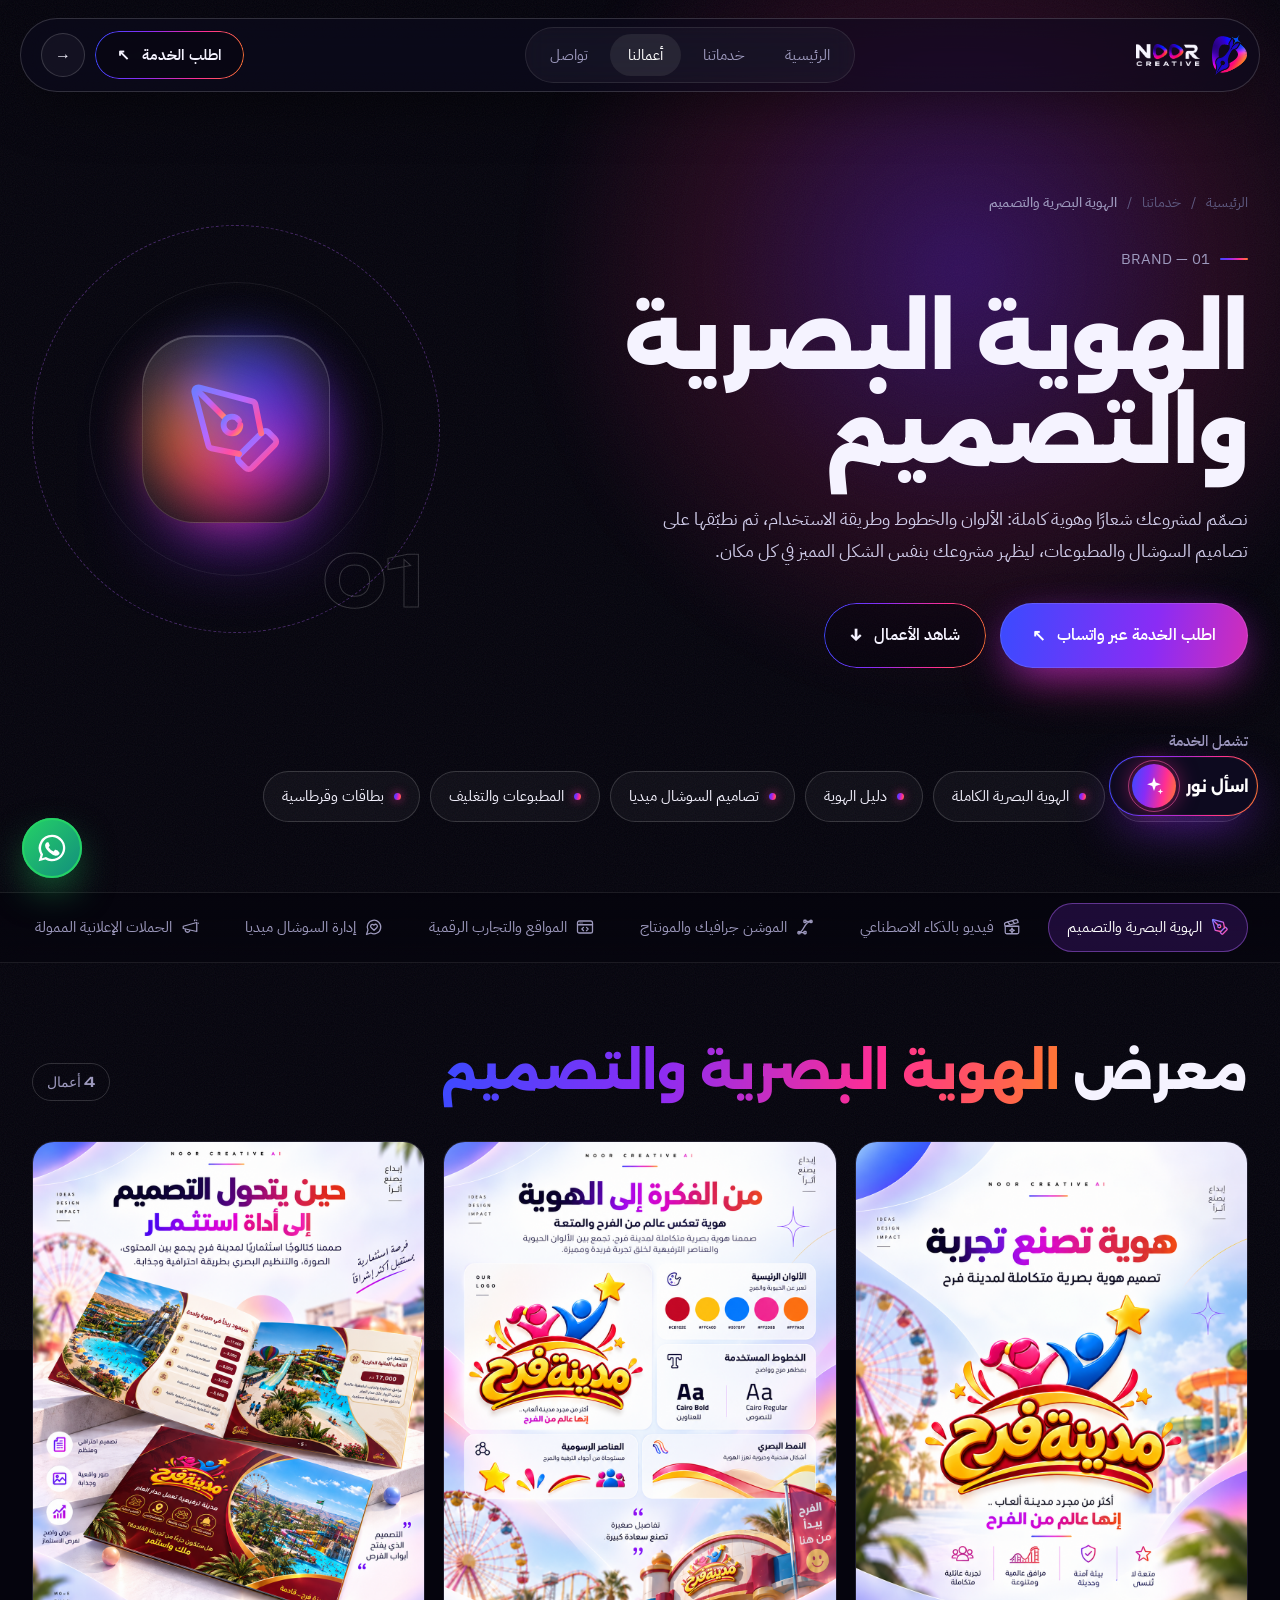
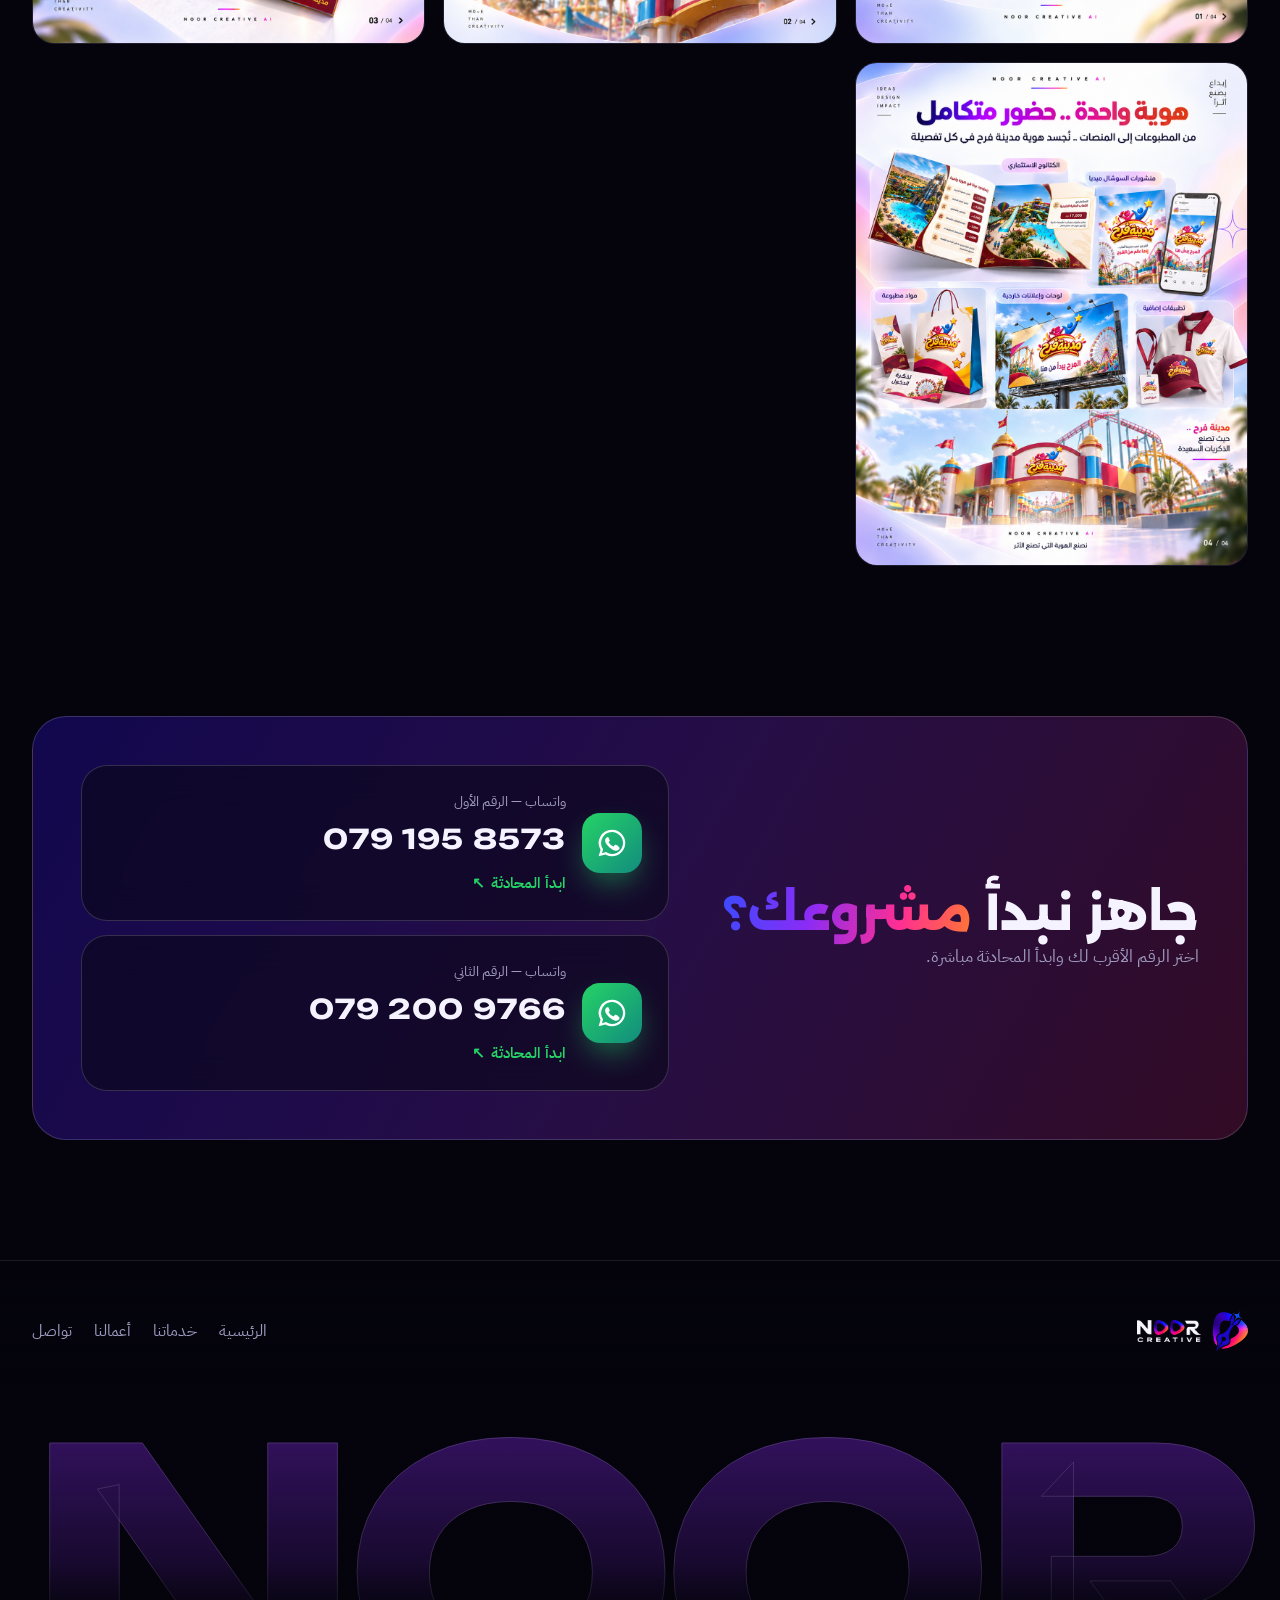
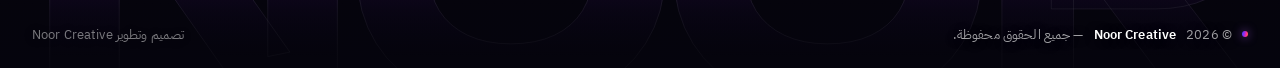
==== service.html @ 7660267d "Noor Creative website Co-Authored-By: Claude Opus 5.5 <noreply@anthropic.com> Claude-Session: https:" ====
<!doctype html>
<html lang="ar" dir="rtl">
<head>
<meta charset="utf-8">
<meta name="viewport" content="width=device-width, initial-scale=1, viewport-fit=cover">
<title>معرض الأعمال — NOOR CREATIVE</title>
<meta name="theme-color" content="#05040d">
<link rel="icon" href="img/mark.png" type="image/png">
<link rel="stylesheet" href="fonts.css">
<link rel="stylesheet" href="style.css?v=14">
<link rel="stylesheet" href="chat.css?v=4">
</head>
<body class="svc-page">
<div class="noise" aria-hidden="true"></div>
<svg width="0" height="0" style="position:absolute" aria-hidden="true"><defs><linearGradient id="ig" x1="0" y1="0" x2="1" y2="1"><stop offset="0" stop-color="#6f7cff"/><stop offset=".45" stop-color="#b468ff"/><stop offset=".75" stop-color="#ff4fa3"/><stop offset="1" stop-color="#ff9a5c"/></linearGradient></defs></svg>

<header class="nav solid" id="nav">
  <a class="brand" href="index.html" aria-label="NOOR CREATIVE — الرئيسية"><img src="img/mark.png" alt=""><img class="brand-word" src="img/word-light.png" alt="NOOR CREATIVE"></a>
  <nav class="nav-links" aria-label="التنقل">
    <a href="index.html">الرئيسية</a>
    <a href="index.html#services">خدماتنا</a>
    <a href="index.html#work" class="act">أعمالنا</a>
    <a href="index.html#contact">تواصل</a>
  </nav>
  <div class="nav-end">
    <a class="btn-line" id="navWa" href="#" target="_blank" rel="noopener"><span>اطلب الخدمة</span><i>↖</i></a>
    <a class="back-btn" href="index.html" aria-label="العودة للرئيسية">→</a>
  </div>
</header>

<main>
  <section class="sp-hero">
    <div class="sp-glow" aria-hidden="true"></div>
    <div class="wrap sp-grid">
      <div class="sp-copy">
        <nav class="crumb" aria-label="المسار"><a href="index.html">الرئيسية</a><span>/</span><a href="index.html#services">خدماتنا</a><span>/</span><b id="crumbNow"></b></nav>
        <div class="kicker"><i></i><span id="spEn"></span></div>
        <h1 class="sp-title" id="spTitle"></h1>
        <p class="sp-long" id="spLong"></p>
        <div class="sp-actions">
          <a class="btn-grad" id="spWa" href="#" target="_blank" rel="noopener"><span>اطلب الخدمة عبر واتساب</span><i>↖</i></a>
          <a class="btn-line" href="#gallery"><span>شاهد الأعمال</span><i>↓</i></a>
        </div>
      </div>
      <div class="sp-art" aria-hidden="true">
        <div class="sp-ring"></div><div class="sp-ring r2"></div>
        <div class="sp-tile"><span class="svc-glow"></span><svg viewBox="0 0 24 24" id="spIcon"></svg></div>
        <span class="sp-num" id="spNum"></span>
      </div>
    </div>
    <div class="wrap">
      <h2 class="sp-inc-h">تشمل الخدمة</h2>
      <ul class="sp-inc" id="spInc"></ul>
    </div>
  </section>

  <div class="sp-tabs-wrap">
    <nav class="wrap sp-tabs" id="spTabs" aria-label="الخدمات"></nav>
  </div>

  <section class="sp-gallery" id="gallery">
    <div class="wrap">
      <div class="sp-gal-head">
        <h2 class="h-lg">معرض <span class="grad" id="galName"></span></h2>
        <span class="sp-count" id="galCount"></span>
      </div>
      <div class="masonry" id="masonry"></div>
      <div class="sp-empty" id="empty" hidden>
        <div class="sp-empty-tiles" aria-hidden="true"><i></i><i></i><i></i></div>
        <h3>الأعمال قيد الإضافة</h3>
        <p>نجهّز معرض هذه الخدمة بأحدث أعمالنا الحقيقية. تواصل معنا ونرسل لك نماذج مباشرة على واتساب.</p>
        <a class="btn-grad" id="emptyWa" href="#" target="_blank" rel="noopener"><span>اطلب نماذج من أعمالنا</span><i>↖</i></a>
      </div>
    </div>
  </section>

  <section class="sp-cta">
    <div class="wrap sp-cta-in">
      <div>
        <h2 class="h-lg">جاهز نبدأ <span class="grad">مشروعك؟</span></h2>
        <p class="lead">اختر الرقم الأقرب لك وابدأ المحادثة مباشرة.</p>
      </div>
      <div class="sp-cta-btns">
        <a class="wa-card" id="wa1" href="#" target="_blank" rel="noopener"><span class="wa-ic"><svg viewBox="0 0 24 24"><path d="M12 2a10 10 0 0 0-8.6 15.1L2 22l5-1.3A10 10 0 1 0 12 2Zm0 18.2a8.2 8.2 0 0 1-4.2-1.2l-.3-.2-3 .8.8-2.9-.2-.3A8.2 8.2 0 1 1 12 20.2Zm4.5-6.1c-.2-.1-1.5-.7-1.7-.8-.2-.1-.4-.1-.6.1l-.8 1c-.1.2-.3.2-.5.1a6.7 6.7 0 0 1-3.3-2.9c-.3-.4.2-.4.7-1.3.1-.2 0-.3 0-.4l-.8-1.8c-.2-.5-.4-.4-.6-.4h-.5a1 1 0 0 0-.7.3 3 3 0 0 0-.9 2.2 5.2 5.2 0 0 0 1.1 2.8 11.9 11.9 0 0 0 4.6 4c1.7.7 2.4.8 3.2.7.5-.1 1.5-.6 1.8-1.2.2-.6.2-1.1.1-1.2l-.4-.2Z"/></svg></span><span class="wa-txt"><small>واتساب — الرقم الأول</small><b dir="ltr">079 195 8573</b></span><span class="wa-go">ابدأ المحادثة <i>↖</i></span></a>
        <a class="wa-card" id="wa2" href="#" target="_blank" rel="noopener"><span class="wa-ic"><svg viewBox="0 0 24 24"><path d="M12 2a10 10 0 0 0-8.6 15.1L2 22l5-1.3A10 10 0 1 0 12 2Zm0 18.2a8.2 8.2 0 0 1-4.2-1.2l-.3-.2-3 .8.8-2.9-.2-.3A8.2 8.2 0 1 1 12 20.2Zm4.5-6.1c-.2-.1-1.5-.7-1.7-.8-.2-.1-.4-.1-.6.1l-.8 1c-.1.2-.3.2-.5.1a6.7 6.7 0 0 1-3.3-2.9c-.3-.4.2-.4.7-1.3.1-.2 0-.3 0-.4l-.8-1.8c-.2-.5-.4-.4-.6-.4h-.5a1 1 0 0 0-.7.3 3 3 0 0 0-.9 2.2 5.2 5.2 0 0 0 1.1 2.8 11.9 11.9 0 0 0 4.6 4c1.7.7 2.4.8 3.2.7.5-.1 1.5-.6 1.8-1.2.2-.6.2-1.1.1-1.2l-.4-.2Z"/></svg></span><span class="wa-txt"><small>واتساب — الرقم الثاني</small><b dir="ltr">079 200 9766</b></span><span class="wa-go">ابدأ المحادثة <i>↖</i></span></a>
      </div>
    </div>
  </section>
</main>

<footer class="foot">
  <div class="wrap foot-top">
    <a class="brand" href="index.html"><img src="img/mark.png" alt=""><img class="brand-word" src="img/word-light.png" alt="NOOR CREATIVE"></a>
    <nav><a href="index.html">الرئيسية</a><a href="index.html#services">خدماتنا</a><a href="index.html#work">أعمالنا</a><a href="index.html#contact">تواصل</a></nav>
  </div>
  <div class="foot-giant" aria-hidden="true">NOOR</div>
  <div class="foot-legal">
    <div class="wrap foot-legal-in">
      <p>© 2026 <b>Noor Creative</b> — جميع الحقوق محفوظة.</p>
      <p class="fl-sub">تصميم وتطوير Noor Creative</p>
    </div>
  </div>
</footer>

<div class="lightbox" id="lb" hidden>
  <button class="lb-x" id="lbX" aria-label="إغلاق">✕</button>
  <button class="lb-nav lb-prev" id="lbPrev" aria-label="السابق">→</button>
  <figure class="lb-fig"><div class="lb-media" id="lbMedia"></div><figcaption id="lbCap"></figcaption></figure>
  <button class="lb-nav lb-next" id="lbNext" aria-label="التالي">←</button>
</div>

<a class="wa-float show" id="waFloat" href="#" target="_blank" rel="noopener" aria-label="تواصل معنا على واتساب"><svg viewBox="0 0 24 24"><path d="M12 2a10 10 0 0 0-8.6 15.1L2 22l5-1.3A10 10 0 1 0 12 2Zm0 18.2a8.2 8.2 0 0 1-4.2-1.2l-.3-.2-3 .8.8-2.9-.2-.3A8.2 8.2 0 1 1 12 20.2Zm4.5-6.1c-.2-.1-1.5-.7-1.7-.8-.2-.1-.4-.1-.6.1l-.8 1c-.1.2-.3.2-.5.1a6.7 6.7 0 0 1-3.3-2.9c-.3-.4.2-.4.7-1.3.1-.2 0-.3 0-.4l-.8-1.8c-.2-.5-.4-.4-.6-.4h-.5a1 1 0 0 0-.7.3 3 3 0 0 0-.9 2.2 5.2 5.2 0 0 0 1.1 2.8 11.9 11.9 0 0 0 4.6 4c1.7.7 2.4.8 3.2.7.5-.1 1.5-.6 1.8-1.2.2-.6.2-1.1.1-1.2l-.4-.2Z"/></svg></a>

<script src="data.js?v=9"></script>
<script src="service.js?v=9"></script>
<script src="chat.js?v=8"></script>
</body>
</html>
---- fonts.css ----
@font-face {
  font-family: 'PlexArabic';
  font-style: normal;
  font-weight: 400;
  font-display: swap;
  src: url(fonts/Qw3CZRtWPQCuHme67tEYUIx3Kh0PHR9N6Ys43PWrfQ.woff2) format('woff2');
  unicode-range: U+0600-06FF, U+0750-077F, U+0870-0891, U+0897-08E1, U+08E3-08FF, U+200C-200E, U+2010-2011, U+204F, U+2E41, U+FB50-FDFF, U+FE70-FE74, U+FE76-FEFC, U+102E0-102FB, U+10E60-10E7E, U+10EC2-10EC7, U+10EC9-10EEE, U+10EF0-10EFF, U+1EE00-1EE03, U+1EE05-1EE1F, U+1EE21-1EE22, U+1EE24, U+1EE27, U+1EE29-1EE32, U+1EE34-1EE37, U+1EE39, U+1EE3B, U+1EE42, U+1EE47, U+1EE49, U+1EE4B, U+1EE4D-1EE4F, U+1EE51-1EE52, U+1EE54, U+1EE57, U+1EE59, U+1EE5B, U+1EE5D, U+1EE5F, U+1EE61-1EE62, U+1EE64, U+1EE67-1EE6A, U+1EE6C-1EE72, U+1EE74-1EE77, U+1EE79-1EE7C, U+1EE7E, U+1EE80-1EE89, U+1EE8B-1EE9B, U+1EEA1-1EEA3, U+1EEA5-1EEA9, U+1EEAB-1EEBB, U+1EEF0-1EEF1;
}
@font-face {
  font-family: 'PlexArabic';
  font-style: normal;
  font-weight: 400;
  font-display: swap;
  src: url(fonts/Qw3CZRtWPQCuHme67tEYUIx3Kh0PHR9N6Ys93PU.woff2) format('woff2');
  unicode-range: U+0000-00FF, U+0131, U+0152-0153, U+02BB-02BC, U+02C6, U+02DA, U+02DC, U+0304, U+0308, U+0329, U+2000-206F, U+20AC, U+2122, U+2191, U+2193, U+2212, U+2215, U+FEFF, U+FFFD;
}
@font-face {
  font-family: 'PlexArabic';
  font-style: normal;
  font-weight: 500;
  font-display: swap;
  src: url(fonts/Qw3NZRtWPQCuHme67tEYUIx3Kh0PHR9N6YPO_-CRXMR5Kw.woff2) format('woff2');
  unicode-range: U+0600-06FF, U+0750-077F, U+0870-0891, U+0897-08E1, U+08E3-08FF, U+200C-200E, U+2010-2011, U+204F, U+2E41, U+FB50-FDFF, U+FE70-FE74, U+FE76-FEFC, U+102E0-102FB, U+10E60-10E7E, U+10EC2-10EC7, U+10EC9-10EEE, U+10EF0-10EFF, U+1EE00-1EE03, U+1EE05-1EE1F, U+1EE21-1EE22, U+1EE24, U+1EE27, U+1EE29-1EE32, U+1EE34-1EE37, U+1EE39, U+1EE3B, U+1EE42, U+1EE47, U+1EE49, U+1EE4B, U+1EE4D-1EE4F, U+1EE51-1EE52, U+1EE54, U+1EE57, U+1EE59, U+1EE5B, U+1EE5D, U+1EE5F, U+1EE61-1EE62, U+1EE64, U+1EE67-1EE6A, U+1EE6C-1EE72, U+1EE74-1EE77, U+1EE79-1EE7C, U+1EE7E, U+1EE80-1EE89, U+1EE8B-1EE9B, U+1EEA1-1EEA3, U+1EEA5-1EEA9, U+1EEAB-1EEBB, U+1EEF0-1EEF1;
}
@font-face {
  font-family: 'PlexArabic';
  font-style: normal;
  font-weight: 500;
  font-display: swap;
  src: url(fonts/Qw3NZRtWPQCuHme67tEYUIx3Kh0PHR9N6YPO_-CUXMQ.woff2) format('woff2');
  unicode-range: U+0000-00FF, U+0131, U+0152-0153, U+02BB-02BC, U+02C6, U+02DA, U+02DC, U+0304, U+0308, U+0329, U+2000-206F, U+20AC, U+2122, U+2191, U+2193, U+2212, U+2215, U+FEFF, U+FFFD;
}
@font-face {
  font-family: 'PlexArabic';
  font-style: normal;
  font-weight: 600;
  font-display: swap;
  src: url(fonts/Qw3NZRtWPQCuHme67tEYUIx3Kh0PHR9N6YPi-OCRXMR5Kw.woff2) format('woff2');
  unicode-range: U+0600-06FF, U+0750-077F, U+0870-0891, U+0897-08E1, U+08E3-08FF, U+200C-200E, U+2010-2011, U+204F, U+2E41, U+FB50-FDFF, U+FE70-FE74, U+FE76-FEFC, U+102E0-102FB, U+10E60-10E7E, U+10EC2-10EC7, U+10EC9-10EEE, U+10EF0-10EFF, U+1EE00-1EE03, U+1EE05-1EE1F, U+1EE21-1EE22, U+1EE24, U+1EE27, U+1EE29-1EE32, U+1EE34-1EE37, U+1EE39, U+1EE3B, U+1EE42, U+1EE47, U+1EE49, U+1EE4B, U+1EE4D-1EE4F, U+1EE51-1EE52, U+1EE54, U+1EE57, U+1EE59, U+1EE5B, U+1EE5D, U+1EE5F, U+1EE61-1EE62, U+1EE64, U+1EE67-1EE6A, U+1EE6C-1EE72, U+1EE74-1EE77, U+1EE79-1EE7C, U+1EE7E, U+1EE80-1EE89, U+1EE8B-1EE9B, U+1EEA1-1EEA3, U+1EEA5-1EEA9, U+1EEAB-1EEBB, U+1EEF0-1EEF1;
}
@font-face {
  font-family: 'PlexArabic';
  font-style: normal;
  font-weight: 600;
  font-display: swap;
  src: url(fonts/Qw3NZRtWPQCuHme67tEYUIx3Kh0PHR9N6YPi-OCUXMQ.woff2) format('woff2');
  unicode-range: U+0000-00FF, U+0131, U+0152-0153, U+02BB-02BC, U+02C6, U+02DA, U+02DC, U+0304, U+0308, U+0329, U+2000-206F, U+20AC, U+2122, U+2191, U+2193, U+2212, U+2215, U+FEFF, U+FFFD;
}
@font-face {
  font-family: 'PlexArabic';
  font-style: normal;
  font-weight: 700;
  font-display: swap;
  src: url(fonts/Qw3NZRtWPQCuHme67tEYUIx3Kh0PHR9N6YOG-eCRXMR5Kw.woff2) format('woff2');
  unicode-range: U+0600-06FF, U+0750-077F, U+0870-0891, U+0897-08E1, U+08E3-08FF, U+200C-200E, U+2010-2011, U+204F, U+2E41, U+FB50-FDFF, U+FE70-FE74, U+FE76-FEFC, U+102E0-102FB, U+10E60-10E7E, U+10EC2-10EC7, U+10EC9-10EEE, U+10EF0-10EFF, U+1EE00-1EE03, U+1EE05-1EE1F, U+1EE21-1EE22, U+1EE24, U+1EE27, U+1EE29-1EE32, U+1EE34-1EE37, U+1EE39, U+1EE3B, U+1EE42, U+1EE47, U+1EE49, U+1EE4B, U+1EE4D-1EE4F, U+1EE51-1EE52, U+1EE54, U+1EE57, U+1EE59, U+1EE5B, U+1EE5D, U+1EE5F, U+1EE61-1EE62, U+1EE64, U+1EE67-1EE6A, U+1EE6C-1EE72, U+1EE74-1EE77, U+1EE79-1EE7C, U+1EE7E, U+1EE80-1EE89, U+1EE8B-1EE9B, U+1EEA1-1EEA3, U+1EEA5-1EEA9, U+1EEAB-1EEBB, U+1EEF0-1EEF1;
}
@font-face {
  font-family: 'PlexArabic';
  font-style: normal;
  font-weight: 700;
  font-display: swap;
  src: url(fonts/Qw3NZRtWPQCuHme67tEYUIx3Kh0PHR9N6YOG-eCUXMQ.woff2) format('woff2');
  unicode-range: U+0000-00FF, U+0131, U+0152-0153, U+02BB-02BC, U+02C6, U+02DA, U+02DC, U+0304, U+0308, U+0329, U+2000-206F, U+20AC, U+2122, U+2191, U+2193, U+2212, U+2215, U+FEFF, U+FFFD;
}
@font-face {
  font-family: 'Space';
  font-style: normal;
  font-weight: 400;
  font-display: swap;
  src: url(fonts/V8mDoQDjQSkFtoMM3T6r8E7mPbF4Cw.woff2) format('woff2');
  unicode-range: U+0000-00FF, U+0131, U+0152-0153, U+02BB-02BC, U+02C6, U+02DA, U+02DC, U+0304, U+0308, U+0329, U+2000-206F, U+20AC, U+2122, U+2191, U+2193, U+2212, U+2215, U+FEFF, U+FFFD;
}
@font-face {
  font-family: 'Space';
  font-style: normal;
  font-weight: 500;
  font-display: swap;
  src: url(fonts/V8mDoQDjQSkFtoMM3T6r8E7mPbF4Cw.woff2) format('woff2');
  unicode-range: U+0000-00FF, U+0131, U+0152-0153, U+02BB-02BC, U+02C6, U+02DA, U+02DC, U+0304, U+0308, U+0329, U+2000-206F, U+20AC, U+2122, U+2191, U+2193, U+2212, U+2215, U+FEFF, U+FFFD;
}
@font-face {
  font-family: 'Space';
  font-style: normal;
  font-weight: 600;
  font-display: swap;
  src: url(fonts/V8mDoQDjQSkFtoMM3T6r8E7mPbF4Cw.woff2) format('woff2');
  unicode-range: U+0000-00FF, U+0131, U+0152-0153, U+02BB-02BC, U+02C6, U+02DA, U+02DC, U+0304, U+0308, U+0329, U+2000-206F, U+20AC, U+2122, U+2191, U+2193, U+2212, U+2215, U+FEFF, U+FFFD;
}
@font-face {
  font-family: 'Space';
  font-style: normal;
  font-weight: 700;
  font-display: swap;
  src: url(fonts/V8mDoQDjQSkFtoMM3T6r8E7mPbF4Cw.woff2) format('woff2');
  unicode-range: U+0000-00FF, U+0131, U+0152-0153, U+02BB-02BC, U+02C6, U+02DA, U+02DC, U+0304, U+0308, U+0329, U+2000-206F, U+20AC, U+2122, U+2191, U+2193, U+2212, U+2215, U+FEFF, U+FFFD;
}@font-face{font-family:'Alex';font-weight:500;font-display:swap;src:url(fonts/alexandria-arabic-500-normal.woff2) format('woff2');unicode-range:U+0600-06FF,U+0750-077F,U+0870-08FF,U+200C-200E,U+2010-2011,U+204F,U+2E41,U+FB50-FDFF,U+FE70-FEFC}
@font-face{font-family:'Alex';font-weight:700;font-display:swap;src:url(fonts/alexandria-arabic-700-normal.woff2) format('woff2');unicode-range:U+0600-06FF,U+0750-077F,U+0870-08FF,U+200C-200E,U+2010-2011,U+204F,U+2E41,U+FB50-FDFF,U+FE70-FEFC}
@font-face{font-family:'Alex';font-weight:800;font-display:swap;src:url(fonts/alexandria-arabic-800-normal.woff2) format('woff2');unicode-range:U+0600-06FF,U+0750-077F,U+0870-08FF,U+200C-200E,U+2010-2011,U+204F,U+2E41,U+FB50-FDFF,U+FE70-FEFC}
@font-face{font-family:'Alex';font-weight:900;font-display:swap;src:url(fonts/alexandria-arabic-900-normal.woff2) format('woff2');unicode-range:U+0600-06FF,U+0750-077F,U+0870-08FF,U+200C-200E,U+2010-2011,U+204F,U+2E41,U+FB50-FDFF,U+FE70-FEFC}
@font-face{font-family:'Alex';font-weight:700;font-display:swap;src:url(fonts/alexandria-latin-700-normal.woff2) format('woff2');unicode-range:U+0000-00FF,U+2000-206F}
@font-face{font-family:'Alex';font-weight:800;font-display:swap;src:url(fonts/alexandria-latin-800-normal.woff2) format('woff2');unicode-range:U+0000-00FF,U+2000-206F}
@font-face{font-family:'Alex';font-weight:900;font-display:swap;src:url(fonts/alexandria-latin-900-normal.woff2) format('woff2');unicode-range:U+0000-00FF,U+2000-206F}
@font-face{font-family:'Unb';font-weight:500;font-display:swap;src:url(fonts/unbounded-latin-500-normal.woff2) format('woff2')}
@font-face{font-family:'Unb';font-weight:700;font-display:swap;src:url(fonts/unbounded-latin-700-normal.woff2) format('woff2')}
---- style.css ----
:root{
  --bg:#05040d; --bg2:#0a0818; --card:rgba(255,255,255,.035); --line:rgba(255,255,255,.09); --line2:rgba(255,255,255,.16);
  --tx:#f5f3ff; --mute:#9d99bd; --dim:#5e5a80;
  --blue:#3047ff; --indigo:#2a1bd6; --violet:#8a2cf5; --pink:#ff2e93; --orange:#ff7a2f;
  --grad:linear-gradient(100deg,#3a4bff 0%,#8a2cf5 35%,#ff2e93 70%,#ff7a2f 100%);
  --ease:cubic-bezier(.16,1,.3,1);
  --ar:'PlexArabic','Segoe UI',Tahoma,sans-serif; --disp:'Alex','PlexArabic',sans-serif; --en:'Unb','Space',sans-serif;
}
*{box-sizing:border-box;margin:0;padding:0}
html{-webkit-text-size-adjust:100%}
html.lenis,html.lenis body{height:auto}
.lenis.lenis-smooth{scroll-behavior:auto!important}
body{background:var(--bg);color:var(--tx);font-family:var(--ar);line-height:1.8;overflow-x:clip;-webkit-font-smoothing:antialiased}
body.is-loading{overflow:hidden}
img{display:block;max-width:100%}
a{color:inherit;text-decoration:none}
button,input,select,textarea{font:inherit;color:inherit}
::selection{background:var(--pink);color:#fff}
.wrap{width:min(1360px,100% - 64px);margin-inline:auto}
.grad{background:var(--grad);-webkit-background-clip:text;background-clip:text;color:transparent;-webkit-text-fill-color:transparent}
main,section,footer{position:relative;z-index:2}

/* ---------- background layers ---------- */
#scene{position:fixed;inset:0;width:100vw;height:100vh;z-index:0;pointer-events:none}
.scene-fallback{position:fixed;inset:0;z-index:0;pointer-events:none;display:none;
  background:radial-gradient(30vmax 30vmax at 50% 45%,rgba(138,44,245,.55),transparent 70%),radial-gradient(22vmax 22vmax at 56% 55%,rgba(255,46,147,.4),transparent 70%)}
.no-gl .scene-fallback{display:block}
.noise{position:fixed;inset:-50%;z-index:1;pointer-events:none;opacity:.06;
  background-image:url("data:image/svg+xml,%3Csvg xmlns='http://www.w3.org/2000/svg' width='160' height='160'%3E%3Cfilter id='n'%3E%3CfeTurbulence type='fractalNoise' baseFrequency='.9' numOctaves='3' stitchTiles='stitch'/%3E%3C/filter%3E%3Crect width='100%25' height='100%25' filter='url(%23n)'/%3E%3C/svg%3E");
  animation:grain 1s steps(4) infinite}
@keyframes grain{25%{transform:translate(-3%,2%)}50%{transform:translate(2%,-3%)}75%{transform:translate(-2%,-2%)}}

/* ---------- loader ---------- */
.loader{position:fixed;inset:0;z-index:200;display:grid;place-items:center;background:var(--bg)}
.loader-in{display:grid;justify-items:center;gap:22px}
.loader-mark{width:96px;filter:drop-shadow(0 0 40px rgba(138,44,245,.7));animation:lpulse 1.6s ease-in-out infinite}
@keyframes lpulse{50%{transform:scale(1.08);filter:drop-shadow(0 0 70px rgba(255,46,147,.8))}}
.loader-count{font-family:var(--en);font-weight:700;font-size:clamp(3rem,8vw,6rem);line-height:1;direction:ltr}
.loader-count sup{font-size:.35em;color:var(--mute);margin-left:4px}
.loader-bar{width:min(320px,70vw);height:2px;background:var(--line);border-radius:2px;overflow:hidden}
.loader-bar i{display:block;height:100%;width:0;background:var(--grad)}
.loader-tag{font-family:var(--en);font-size:.68rem;letter-spacing:.4em;color:var(--mute);direction:ltr}
.loader-panel{position:absolute;inset:0;background:var(--grad);transform:translateY(100%);z-index:-1}

/* ---------- cursor ---------- */
.cursor{position:fixed;inset:0;z-index:150;pointer-events:none;display:none}
.has-cursor .cursor{display:block}
.c-dot,.c-ring{position:fixed;top:0;left:0;border-radius:50%;will-change:transform}
.c-dot{width:6px;height:6px;margin:-3px 0 0 -3px;background:#fff}
.c-ring{width:40px;height:40px;margin:-20px 0 0 -20px;border:1px solid rgba(255,255,255,.4);display:grid;place-items:center;transition:width .4s var(--ease),height .4s var(--ease),margin .4s var(--ease),background .4s,border-color .4s}
.c-label{font-size:.82rem;font-weight:600;opacity:0;transition:opacity .3s;white-space:nowrap}
.cursor.hover .c-ring{width:64px;height:64px;margin:-32px 0 0 -32px;border-color:transparent;background:rgba(255,255,255,.1);backdrop-filter:blur(4px)}
.cursor.label .c-ring{width:96px;height:96px;margin:-48px 0 0 -48px;border-color:transparent;background:var(--grad)}
.cursor.label .c-label{opacity:1}
.cursor.label .c-dot{opacity:0}

/* ---------- nav ---------- */
.nav{position:fixed;z-index:120;top:0;inset-inline:0;display:flex;align-items:center;justify-content:space-between;gap:24px;padding:22px 32px;transition:padding .5s var(--ease),background .5s,backdrop-filter .5s}
.nav.solid{padding-block:12px;background:rgba(5,4,13,.6);backdrop-filter:blur(18px) saturate(1.4);-webkit-backdrop-filter:blur(18px) saturate(1.4);border-bottom:1px solid var(--line)}
.nav.hide{transform:translateY(-110%)}
.nav{transition:transform .6s var(--ease),padding .5s var(--ease),background .5s}
.brand{display:flex;align-items:center;gap:12px}
.brand img:first-child{height:40px;width:auto}
.brand-word{height:22px;width:auto}
.nav-links{display:flex;gap:4px;padding:6px;border-radius:999px;background:rgba(255,255,255,.04);border:1px solid var(--line);backdrop-filter:blur(12px)}
.nav-links a{padding:8px 18px;border-radius:999px;font-size:.92rem;color:var(--mute);transition:.3s}
.nav-links a:hover,.nav-links a.act{color:#fff;background:rgba(255,255,255,.08)}
.nav-end{display:flex;gap:10px;align-items:center}
.menu-btn{width:48px;height:48px;border-radius:50%;border:1px solid var(--line2);background:rgba(255,255,255,.04);cursor:pointer;display:none;position:relative}
.menu-btn span{position:absolute;inset-inline:15px;height:1.5px;background:#fff;transition:.5s var(--ease)}
.menu-btn span:first-child{top:20px}.menu-btn span:last-child{top:27px}
.menu-open .menu-btn span:first-child{top:23px;transform:rotate(45deg)}.menu-open .menu-btn span:last-child{top:23px;transform:rotate(-45deg)}

/* buttons */
.btn-line,.btn-grad{--mx:0px;--my:0px;position:relative;display:inline-flex;align-items:center;gap:12px;border-radius:999px;font-weight:600;cursor:pointer;border:0;isolation:isolate;transform:translate(var(--mx),var(--my));transition:transform .4s var(--ease)}
.btn-line{padding:11px 22px;font-size:.92rem;background:rgba(5,4,13,.4)}
.btn-line::before{content:"";position:absolute;inset:0;border-radius:inherit;padding:1px;background:var(--grad);-webkit-mask:linear-gradient(#000 0 0) content-box,linear-gradient(#000 0 0);-webkit-mask-composite:xor;mask-composite:exclude;z-index:-1}
.btn-line::after{content:"";position:absolute;inset:0;border-radius:inherit;background:var(--grad);opacity:0;transition:opacity .4s;z-index:-2}
.btn-line:hover::after{opacity:1}
.btn-line i,.btn-grad i{font-style:normal;font-family:var(--en);transition:transform .4s var(--ease)}
.btn-line:hover i,.btn-grad:hover i{transform:translate(-3px,-3px)}
.btn-grad{padding:18px 32px;color:#fff;background:var(--grad);background-size:180% 100%;box-shadow:0 0 0 1px rgba(255,255,255,.12) inset,0 20px 50px -14px rgba(255,46,147,.6),0 10px 40px -10px rgba(138,44,245,.7);transition:transform .4s var(--ease),background-position .6s,box-shadow .5s}
.btn-grad:hover{background-position:100% 0;box-shadow:0 0 0 1px rgba(255,255,255,.25) inset,0 26px 70px -12px rgba(255,46,147,.8),0 10px 50px -6px rgba(138,44,245,.9)}
.btn-grad.big{padding:20px 40px;font-size:1.08rem;justify-content:center}

/* menu */
.menu{position:fixed;inset:0;z-index:110;background:rgba(5,4,13,.94);backdrop-filter:blur(20px);display:flex;flex-direction:column;justify-content:center;padding:100px 32px 40px;clip-path:circle(0% at 40px 40px);transition:clip-path .9s var(--ease);visibility:hidden}
.menu-open .menu{clip-path:circle(150% at 40px 40px);visibility:visible}
.menu-glow{position:absolute;width:60vmax;height:60vmax;inset-inline-end:-20vmax;bottom:-20vmax;border-radius:50%;background:radial-gradient(circle,rgba(138,44,245,.45),rgba(255,46,147,.2) 40%,transparent 70%);filter:blur(30px)}
.menu-links{position:relative;display:grid;gap:4px}
.menu-links a{font-family:var(--disp);font-weight:800;font-size:clamp(2.4rem,9vw,4.6rem);line-height:1.25;display:flex;align-items:baseline;gap:18px;opacity:0;transform:translateY(30px);transition:.6s var(--ease)}
.menu-links a small{font-family:var(--en);font-size:.8rem;color:var(--mute);font-weight:500}
.menu-links a:hover{color:var(--pink)}
.menu-open .menu-links a{opacity:1;transform:none}
.menu-open .menu-links a:nth-child(2){transition-delay:.05s}.menu-open .menu-links a:nth-child(3){transition-delay:.1s}.menu-open .menu-links a:nth-child(4){transition-delay:.15s}.menu-open .menu-links a:nth-child(5){transition-delay:.2s}.menu-open .menu-links a:nth-child(6){transition-delay:.25s}
.menu-foot{position:relative;margin-top:40px;color:var(--mute);font-size:.9rem}

/* ---------- shared type ---------- */
.kicker{display:inline-flex;align-items:center;gap:10px;font-size:.92rem;color:var(--mute);margin-bottom:20px}
.kicker i{width:28px;height:2px;border-radius:2px;background:var(--grad)}
.kicker.center{justify-content:center;width:100%}
.h-xl{font-family:var(--disp);font-weight:800;font-size:clamp(3rem,7.4vw,7.2rem);line-height:1.12;letter-spacing:-.01em}
.h-lg{font-family:var(--disp);font-weight:800;font-size:clamp(2.2rem,4.6vw,4.4rem);line-height:1.2}
.lead{color:var(--mute);font-size:clamp(1.02rem,1.3vw,1.18rem);max-width:520px}
.lead.center{margin-inline:auto;text-align:center}
.split-w{display:inline-block;overflow:hidden;vertical-align:top;padding:.22em .02em .1em;margin:-.22em -.02em -.1em}
.split-w>span{display:inline-block;will-change:transform}

/* ---------- hero ---------- */
.hero{min-height:100svh;display:flex;flex-direction:column;justify-content:space-between;padding:120px 0 34px;overflow:hidden}
.arc{position:absolute;left:50%;top:62%;width:max(150vw,1500px);aspect-ratio:1;transform:translateX(-50%);border-radius:50%;z-index:-1;pointer-events:none;
  background:radial-gradient(closest-side,#05040d 96%,transparent 100%);
  box-shadow:0 -2px 0 0 rgba(255,255,255,.55),0 -18px 50px 0 rgba(160,90,255,.7),0 -60px 140px 20px rgba(138,44,245,.45),0 -120px 240px 60px rgba(255,46,147,.18)}
.hero-top{display:flex;justify-content:space-between;align-items:center}
.pill{display:inline-flex;align-items:center;gap:10px;padding:8px 18px;border-radius:999px;border:1px solid var(--line2);background:rgba(255,255,255,.04);backdrop-filter:blur(10px);font-size:.9rem;color:#d9d6f2}
.pill .dot{width:8px;height:8px;border-radius:50%;background:#3dff9a;box-shadow:0 0 12px #3dff9a;animation:blink 2s infinite}
@keyframes blink{50%{opacity:.35}}
.en-tag{font-family:var(--en);font-size:.68rem;letter-spacing:.35em;color:var(--mute);direction:ltr}
.hero-title{position:relative;text-shadow:0 2px 0 rgba(5,4,13,.35),0 6px 24px rgba(5,4,13,.55);font-family:var(--disp);font-weight:900;text-align:center;font-size:clamp(3.4rem,10.4vw,10.6rem);line-height:1.06;letter-spacing:-.02em}
.hl{display:block;overflow:hidden;padding-block:.18em .26em;margin-block:-.18em -.22em}
.hl>span{display:inline-block}
.hero-bottom{display:grid;grid-template-columns:1fr 1.3fr 1fr;align-items:center;gap:30px}
.stat{display:flex;align-items:center;gap:14px}
.stat b{font-family:var(--en);font-weight:700;font-size:2.6rem;line-height:1;direction:ltr;background:var(--grad);-webkit-background-clip:text;background-clip:text;color:transparent}
.stat>span{font-size:.86rem;color:var(--mute);line-height:1.5}
.hero-desc{color:#c9c5e6;text-align:center;font-size:1.02rem}
.hero-bottom .btn-grad{justify-self:end}
.scroll-cue{position:absolute;bottom:14px;left:50%;transform:translateX(-50%);display:none}

/* ---------- marquee ---------- */
.marquee{padding:50px 0;border-block:1px solid var(--line);background:rgba(5,4,13,.55);backdrop-filter:blur(6px);overflow:hidden}
.mq-row{display:flex;direction:ltr;width:max-content}
.mq-track{display:flex;align-items:center;gap:44px;padding-inline-end:44px;flex-shrink:0;direction:rtl}
.mq-track span{font-family:var(--disp);font-weight:900;font-size:clamp(2.8rem,6vw,5.6rem);line-height:1.3;white-space:nowrap}
.mq-track span.o{color:rgba(255,255,255,.16)}
.mq-track em{font-style:normal;font-size:2.4rem;background:var(--grad);-webkit-background-clip:text;background-clip:text;color:transparent}

/* ---------- why ---------- */
.why{padding:160px 0 140px}
.why-grid{display:grid;grid-template-columns:1fr 1fr}
.why-copy{grid-column:1}
.why-list{list-style:none;margin-top:50px;border-top:1px solid var(--line)}
.why-list li{display:grid;grid-template-columns:60px 1fr 30px;gap:18px;align-items:start;padding:26px 0;border-bottom:1px solid var(--line);position:relative;transition:padding .5s var(--ease)}
.why-list li::before{content:"";position:absolute;inset:0;background:linear-gradient(270deg,rgba(138,44,245,.12),transparent 70%);opacity:0;transition:opacity .5s}
.why-list li:hover{padding-inline-start:14px}
.why-list li:hover::before{opacity:1}
.wi{font-family:var(--en);font-size:.8rem;color:var(--dim);padding-top:8px}
.why-list h3{font-family:var(--disp);font-weight:700;font-size:1.35rem;line-height:1.5}
.why-list p{color:var(--mute);font-size:.98rem;margin-top:4px}
.wa{font-family:var(--en);color:var(--dim);transition:.4s var(--ease);padding-top:6px}
.why-list li:hover .wa{color:var(--pink);transform:translate(-4px,-4px)}

/* ---------- services ---------- */
.services{padding:120px 0 80px}
.svc-pin{min-height:100vh;display:flex;flex-direction:column;justify-content:center;gap:56px;overflow:hidden}
.svc-head{display:flex;justify-content:space-between;align-items:end;gap:40px}
.svc-track{display:flex;gap:22px;padding-inline:max(32px,calc((100vw - 1360px)/2));width:max-content;will-change:transform}
.svc{--gx:50%;--gy:50%;position:relative;flex:0 0 auto;width:min(400px,80vw);min-height:480px;padding:30px;border-radius:28px;display:flex;flex-direction:column;overflow:hidden;isolation:isolate;
  background:linear-gradient(180deg,rgba(255,255,255,.06),rgba(255,255,255,.015));border:1px solid var(--line);backdrop-filter:blur(14px);-webkit-backdrop-filter:blur(14px);transition:transform .6s var(--ease),border-color .4s}
.svc::before{content:"";position:absolute;inset:0;z-index:-1;opacity:0;transition:opacity .5s;background:radial-gradient(500px circle at var(--gx) var(--gy),rgba(138,44,245,.35),rgba(255,46,147,.12) 40%,transparent 65%)}
.svc::after{content:"";position:absolute;inset:0;border-radius:inherit;padding:1px;background:radial-gradient(300px circle at var(--gx) var(--gy),#ff2e93,#8a2cf5 40%,transparent 70%);-webkit-mask:linear-gradient(#000 0 0) content-box,linear-gradient(#000 0 0);-webkit-mask-composite:xor;mask-composite:exclude;opacity:0;transition:opacity .4s}
.svc:hover{transform:translateY(-10px)}
.svc:hover::before,.svc:hover::after{opacity:1}
.svc-top{display:flex;justify-content:space-between;font-family:var(--en);font-size:.72rem;letter-spacing:.2em;color:var(--dim)}
.svc-letter{font-family:var(--disp);font-weight:900;font-size:13rem;line-height:1;margin:18px 0 8px;background:var(--grad);-webkit-background-clip:text;background-clip:text;color:transparent;filter:drop-shadow(0 0 30px rgba(138,44,245,.4));transition:transform .8s var(--ease)}
.svc:hover .svc-letter{transform:scale(1.06) rotate(-3deg)}
.svc h3{font-family:var(--disp);font-weight:800;font-size:1.6rem;line-height:1.4}
.svc p{color:var(--mute);margin-top:10px;font-size:.98rem}
.svc-tags{display:flex;flex-wrap:wrap;gap:8px;margin-top:18px}
.svc-tags span{font-size:.78rem;padding:4px 12px;border-radius:999px;border:1px solid var(--line2);color:#cfcbe8}
.svc-go{margin-top:auto;padding-top:24px;display:flex;align-items:center;gap:8px;font-weight:600;font-size:.92rem;color:#fff}
.svc-go i{font-style:normal;color:var(--pink);transition:transform .4s var(--ease)}
.svc:hover .svc-go i{transform:translate(-4px,-4px)}

/* ---------- band ---------- */
.band{padding:130px 0;margin-block:80px;overflow:hidden;isolation:isolate}
.band-bg{position:absolute;inset:0;z-index:-1;background:linear-gradient(120deg,#2a10c9,#5b1ee6 35%,#8a2cf5 65%,#b0249f);opacity:.94}
.band-bg::after{content:"";position:absolute;inset:0;background:linear-gradient(rgba(255,255,255,.07) 1px,transparent 1px) 0 0/72px 72px,linear-gradient(90deg,rgba(255,255,255,.07) 1px,transparent 1px) 0 0/72px 72px;-webkit-mask-image:radial-gradient(70% 90% at 50% 50%,#000,transparent);mask-image:radial-gradient(70% 90% at 50% 50%,#000,transparent)}
.band-head{text-align:center;display:grid;justify-items:center;gap:18px;margin-bottom:64px}
.band-head .soft{color:rgba(255,255,255,.55)}
.band-head .lead{color:rgba(255,255,255,.78)}
.band-grid{display:grid;grid-template-columns:repeat(4,1fr);gap:20px}
.bcard{position:relative;min-height:260px;padding:30px;border-radius:26px;background:rgba(255,255,255,.08);border:1px solid rgba(255,255,255,.26);backdrop-filter:blur(16px);-webkit-backdrop-filter:blur(16px);display:flex;flex-direction:column;justify-content:space-between;overflow:hidden;transition:background .4s,transform .6s var(--ease);transform-style:preserve-3d}
.bcard::before{content:"";position:absolute;inset:0;background:linear-gradient(135deg,rgba(255,255,255,.22),transparent 45%);pointer-events:none}
.bcard:hover{background:rgba(255,255,255,.16)}
.bn{font-family:var(--en);font-weight:700;font-size:3.2rem;line-height:1;direction:ltr;text-align:start}
.bcard h3{font-family:var(--disp);font-weight:700;font-size:1.45rem;line-height:1.45}
.ba{position:absolute;top:24px;inset-inline-end:24px;width:36px;height:36px;border-radius:50%;border:1px solid rgba(255,255,255,.5);display:grid;place-items:center;font-style:normal;font-size:.9rem;transition:.4s var(--ease)}
.bcard:hover .ba{background:#fff;color:#5b1ee6;transform:rotate(-45deg)}

/* ---------- process ---------- */
.process{padding:140px 0}
.center-head{text-align:center;margin-bottom:90px}
.center-head .kicker{justify-content:center;width:100%}
.timeline{position:relative;display:grid;grid-template-columns:repeat(4,1fr);gap:30px}
.tl-line{position:absolute;top:11px;inset-inline:12.5%;height:2px;background:var(--line2)}
.tl-line i{display:block;height:100%;width:100%;background:var(--grad);transform-origin:right;transform:scaleX(0);box-shadow:0 0 18px rgba(255,46,147,.8)}
.tl-step{text-align:center;display:grid;justify-items:center;gap:6px}
.tl-dot{width:24px;height:24px;border-radius:50%;background:var(--bg);border:2px solid var(--line2);margin-bottom:26px;position:relative;transition:.6s var(--ease)}
.tl-step.on .tl-dot{background:var(--pink);border-color:#fff;box-shadow:0 0 0 8px rgba(255,46,147,.18),0 0 30px 6px rgba(255,46,147,.7)}
.tl-step small{font-family:var(--en);font-size:.66rem;letter-spacing:.3em;color:var(--dim)}
.tl-step h3{font-family:var(--disp);font-weight:800;font-size:2.4rem;line-height:1.3;transition:color .5s}
.tl-step p{color:var(--mute);max-width:240px;font-size:.96rem}
.tl-step:not(.on) h3{color:var(--dim)}

/* ---------- work ---------- */
.work{padding:120px 0 160px}
.work-head{display:flex;justify-content:space-between;align-items:end;gap:40px;margin-bottom:60px}
.work-grid{display:grid;grid-template-columns:1.25fr 1fr;gap:22px}
.case{position:relative;border-radius:30px;overflow:hidden;background:var(--bg2);border:1px solid var(--line);transform-style:preserve-3d;transition:transform .6s var(--ease),border-color .4s}
.case:nth-child(2),.case:nth-child(3){}
.work-grid .case:nth-child(4n+2),.work-grid .case:nth-child(4n+3){}
.case:hover{border-color:var(--line2)}
.case-art{position:relative;aspect-ratio:16/11;overflow:hidden;display:grid;place-items:center;transition:transform 1s var(--ease)}
.case:hover .case-art{transform:scale(1.04)}
.case-info{display:flex;align-items:center;gap:16px;padding:22px 26px;border-top:1px solid var(--line);flex-wrap:wrap}
.case-info h3{font-family:var(--disp);font-weight:700;font-size:1.35rem;flex:1;min-width:180px}
.case-cat{font-size:.8rem;color:var(--mute);padding:4px 12px;border:1px solid var(--line2);border-radius:999px;order:2}
.case-go{order:3;width:42px;height:42px;border-radius:50%;display:grid;place-items:center;background:rgba(255,255,255,.06);font-family:var(--en);transition:.4s var(--ease)}
.case:hover .case-go{background:var(--grad);transform:rotate(-45deg)}
/* brand */
.c-brand .case-art{background:radial-gradient(70% 80% at 30% 20%,#2b1680,#0b0820 70%)}
.cb-orb{position:absolute;width:60%;aspect-ratio:1;border-radius:50%;background:conic-gradient(from 90deg,#3a4bff,#8a2cf5,#ff2e93,#ff7a2f,#3a4bff);filter:blur(60px);opacity:.55;animation:spin 14s linear infinite}
@keyframes spin{to{transform:rotate(360deg)}}
.cb-mark{position:relative;width:30%;filter:drop-shadow(0 30px 40px rgba(0,0,0,.5))}
.cb-swatches{position:absolute;bottom:22px;inset-inline-start:24px;display:flex;gap:8px}
.cb-swatches i{width:28px;height:28px;border-radius:50%;border:2px solid rgba(255,255,255,.2)}
.cb-swatches i:nth-child(1){background:#3a4bff}.cb-swatches i:nth-child(2){background:#8a2cf5}.cb-swatches i:nth-child(3){background:#ff2e93}.cb-swatches i:nth-child(4){background:#ff7a2f}
/* film */
.c-film .case-art{background:#07060f}
.cf-frame{position:absolute;inset:14% 10% 24%;border-radius:16px;overflow:hidden;background:linear-gradient(180deg,#24125e,#7a1f8f 55%,#ff6a3d)}
.cf-sun{position:absolute;width:34%;aspect-ratio:1;border-radius:50%;left:50%;top:38%;transform:translateX(-50%);background:radial-gradient(circle,#ffd5a0,#ff7a2f 60%,transparent 62%);box-shadow:0 0 80px 20px rgba(255,122,47,.6)}
.cf-hills{position:absolute;inset:auto 0 0;height:45%;background:linear-gradient(180deg,#1a0b3d,#05040d);clip-path:polygon(0 40%,18% 20%,34% 45%,52% 15%,70% 42%,86% 25%,100% 40%,100% 100%,0 100%)}
.cf-play{position:absolute;width:74px;height:74px;border-radius:50%;background:rgba(255,255,255,.15);backdrop-filter:blur(10px);border:1px solid rgba(255,255,255,.5);display:grid;place-items:center;top:38%;transform:translateY(-50%);transition:transform .5s var(--ease)}
.cf-play span{width:0;height:0;border-block:11px solid transparent;border-left:18px solid #fff;margin-left:5px}
.case:hover .cf-play{transform:translateY(-50%) scale(1.15)}
.cf-bar{position:absolute;inset:auto 10% 15%;height:4px;border-radius:4px;background:rgba(255,255,255,.12)}
.cf-bar i{display:block;height:100%;width:42%;background:var(--grad);border-radius:4px;animation:play 6s linear infinite}
@keyframes play{from{width:0}to{width:100%}}
.cf-rec{position:absolute;top:6%;inset-inline-end:10%;font-family:var(--en);font-size:.62rem;letter-spacing:.2em;color:#ff4d6d;direction:ltr}
/* web */
.c-web .case-art{background:radial-gradient(80% 80% at 70% 10%,#1d1a5a,#07060f 70%)}
.cw-win{position:absolute;width:70%;height:66%;top:16%;inset-inline-end:8%;border-radius:14px;background:#0f0d24;border:1px solid var(--line2);padding:14px;box-shadow:0 30px 60px -20px rgba(0,0,0,.7)}
.cw-bar{display:flex;gap:5px;align-items:center;margin-bottom:16px}.cw-bar i{width:8px;height:8px;border-radius:50%;background:#2a2650}.cw-bar u{flex:1;height:8px;border-radius:5px;background:#1b1838;margin-inline-start:10px}
.cw-hero{display:grid;gap:8px;justify-items:start;margin-bottom:16px}.cw-hero b{height:16px;width:66%;border-radius:6px;background:var(--grad)}.cw-hero b.s{height:8px;width:44%;background:#2a2650}.cw-hero span{width:60px;height:18px;border-radius:9px;background:#fff;margin-top:4px}
.cw-row{display:grid;grid-template-columns:repeat(3,1fr);gap:8px}.cw-row i{aspect-ratio:1.2;border-radius:10px;background:#1b1838}.cw-row i:nth-child(2){background:linear-gradient(135deg,#8a2cf5,#ff2e93)}
.cw-phone{position:absolute;width:22%;aspect-ratio:9/18;inset-inline-start:10%;bottom:10%;border-radius:18px;background:#0f0d24;border:1px solid var(--line2);padding:10px;display:grid;gap:6px;align-content:start;box-shadow:0 30px 50px -10px rgba(0,0,0,.8);animation:bob 5s ease-in-out infinite}
.cw-phone b{height:40%;border-radius:10px;background:var(--grad)}.cw-phone i{height:8px;border-radius:4px;background:#2a2650}
@keyframes bob{50%{transform:translateY(-10px)}}
/* social */
.c-social .case-art{background:radial-gradient(80% 80% at 30% 90%,#3b0f4a,#07060f 70%)}
.cs-post{position:absolute;width:30%;aspect-ratio:4/5;border-radius:16px;background:#0f0d24;border:1px solid var(--line2);padding:8px;display:grid;grid-template-rows:1fr auto;gap:8px;box-shadow:0 30px 50px -20px rgba(0,0,0,.8);transition:transform .8s var(--ease)}
.cs-post b{border-radius:10px}.cs-post i{height:8px;border-radius:4px;background:#2a2650;width:70%}
.p1{transform:translateX(70%) rotate(-10deg)}.p1 b{background:linear-gradient(160deg,#3a4bff,#8a2cf5)}
.p2{z-index:2;transform:translateY(-4%)}.p2 b{background:linear-gradient(160deg,#ff2e93,#ff7a2f)}
.p3{transform:translateX(-70%) rotate(10deg)}.p3 b{background:linear-gradient(160deg,#8a2cf5,#ff2e93)}
.case:hover .p1{transform:translateX(85%) rotate(-14deg)}.case:hover .p3{transform:translateX(-85%) rotate(14deg)}
.cs-chip{position:absolute;bottom:14%;z-index:3;padding:8px 16px;border-radius:999px;background:#fff;color:#5b1ee6;font-weight:700;font-size:.85rem;box-shadow:0 10px 30px rgba(255,46,147,.5)}

/* ---------- CTA ---------- */
.cta{padding:180px 0 160px;text-align:center;overflow:hidden}
.cta-glow{position:absolute;left:50%;top:50%;width:min(1100px,120vw);aspect-ratio:1;transform:translate(-50%,-50%);border-radius:50%;background:radial-gradient(circle,rgba(138,44,245,.35),rgba(255,46,147,.12) 40%,transparent 66%);z-index:-1;pointer-events:none}
.cta-title{font-family:var(--disp);font-weight:900;font-size:clamp(3.2rem,9vw,9rem);line-height:1.1;letter-spacing:-.02em;margin-bottom:24px}
.brief{margin:50px auto 0;max-width:760px;display:grid;grid-template-columns:1fr 1fr;gap:12px;padding:16px;border-radius:30px;background:rgba(10,8,24,.55);border:1px solid var(--line2);backdrop-filter:blur(20px);-webkit-backdrop-filter:blur(20px);box-shadow:0 40px 100px -30px rgba(138,44,245,.6)}
.brief input,.brief select,.brief textarea{width:100%;padding:16px 20px;border-radius:18px;border:1px solid var(--line);background:rgba(255,255,255,.04);outline:none;transition:.3s;resize:vertical;text-align:right}
.brief select option{background:#0f0d24}
.brief textarea{grid-column:1/-1}
.brief ::placeholder{color:var(--dim)}
.brief input:focus,.brief select:focus,.brief textarea:focus{border-color:var(--violet);background:rgba(138,44,245,.08);box-shadow:0 0 0 4px rgba(138,44,245,.18)}
.brief .btn-grad{grid-column:1/-1}
.brief-note{grid-column:1/-1;min-height:1.4em;font-size:.92rem;color:#d9d6f2}

/* ---------- footer ---------- */
.foot{border-top:1px solid var(--line);padding-top:50px;overflow:hidden;background:linear-gradient(180deg,transparent,rgba(5,4,13,.9) 30%)}
.foot-top{display:flex;flex-wrap:wrap;gap:24px;align-items:center;justify-content:space-between}
.foot nav{display:flex;flex-wrap:wrap;gap:22px;color:var(--mute)}.foot nav a:hover{color:#fff}
.foot p{color:var(--dim);font-size:.88rem;font-family:var(--en)}
.foot-giant{font-family:var(--en);font-weight:700;direction:ltr;text-align:center;font-size:clamp(6rem,27vw,25rem);line-height:.8;letter-spacing:-.05em;margin-top:40px;transform:translateY(16%);
  color:transparent;-webkit-text-stroke:1px rgba(255,255,255,.12);background:linear-gradient(180deg,rgba(138,44,245,.35),transparent 80%);-webkit-background-clip:text;background-clip:text;user-select:none}

/* ---------- responsive ---------- */
@media (max-width:1100px){
  .nav-links{display:none}.menu-btn{display:block}
  .hero-bottom{grid-template-columns:1fr;justify-items:center;text-align:center;gap:20px}
  .hero-bottom .btn-grad{justify-self:center}
  .why-grid{grid-template-columns:1fr}
  .band-grid{grid-template-columns:1fr 1fr}
  .work-grid{grid-template-columns:1fr}
  .svc-head,.work-head{flex-direction:column;align-items:start}
}
@media (max-width:760px){
  .wrap{width:calc(100% - 36px)}
  .nav{padding:16px 18px}.nav.solid{padding-block:10px}
  .nav .btn-line{display:none}
  .brand img:first-child{height:34px}.brand-word{height:18px}
  .hero{padding-top:96px}
  .hero-title{font-size:clamp(3rem,15vw,5rem);line-height:1.12}
  .en-tag{display:none}
  .arc{top:70%}
  .why{padding:110px 0 90px}
  .why-list li{grid-template-columns:40px 1fr}.wa{display:none}
  .svc-pin{min-height:auto;gap:36px}
  .svc-track{width:auto;flex-direction:column;padding-inline:18px}
  .svc{width:100%;min-height:auto}.svc-letter{font-size:8rem}
  .band{padding:90px 0}.band-grid{grid-template-columns:1fr}.bcard{min-height:190px}
  .timeline{grid-template-columns:1fr;gap:46px}.tl-line{inset-inline:auto;right:auto;left:50%;top:12px;bottom:12px;width:2px;height:auto;transform:translateX(-50%)}
  .tl-line{display:none}
  .tl-step .tl-dot{margin-bottom:10px}
  .process,.work{padding:90px 0}
  .brief{grid-template-columns:1fr;border-radius:24px}
  .cta{padding:120px 0}
}
@media (prefers-reduced-motion:reduce){
  *,*::before,*::after{animation:none!important;transition-duration:.01ms!important}
}

/* hero legibility */
.hero-scrim{position:absolute;left:50%;top:48%;width:min(1200px,110vw);height:62%;transform:translate(-50%,-50%);border-radius:50%;background:radial-gradient(closest-side,rgba(5,4,13,.62),rgba(5,4,13,.3) 55%,transparent);z-index:-1;pointer-events:none}
.hero-title .grad{background:linear-gradient(100deg,#6f7cff 0%,#b468ff 35%,#ff5aa8 68%,#ff9a5c 100%);-webkit-background-clip:text;background-clip:text;text-shadow:none;filter:drop-shadow(0 4px 18px rgba(5,4,13,.7))}
.hero-desc{color:#e4e1f7}
/* whatsapp */
.wa-grid{margin:50px auto 0;max-width:860px;display:grid;grid-template-columns:1fr 1fr;gap:16px}
.wa-card{--mx:0px;--my:0px;display:grid;grid-template-columns:auto 1fr;grid-template-rows:auto auto;gap:6px 16px;align-items:center;text-align:right;padding:24px 26px;border-radius:26px;background:rgba(10,8,24,.6);border:1px solid var(--line2);backdrop-filter:blur(18px);-webkit-backdrop-filter:blur(18px);transform:translate(var(--mx),var(--my));transition:transform .4s var(--ease),border-color .4s,box-shadow .4s}
.wa-card:hover{border-color:rgba(37,211,102,.6);box-shadow:0 30px 80px -30px rgba(37,211,102,.45)}
.wa-ic{grid-row:1/3;width:60px;height:60px;border-radius:18px;display:grid;place-items:center;background:linear-gradient(135deg,#25d366,#128c7e);box-shadow:0 14px 34px -10px rgba(37,211,102,.7)}
.wa-ic svg{width:32px;height:32px;fill:#fff}
.wa-txt{display:grid}
.wa-txt small{color:var(--mute);font-size:.86rem}
.wa-txt b{font-family:var(--en);font-weight:700;font-size:clamp(1.3rem,2.2vw,1.7rem);letter-spacing:.04em;text-align:right}
.wa-go{grid-column:2;font-weight:600;font-size:.92rem;color:#25d366;display:flex;gap:6px;align-items:center}
.wa-go i{font-style:normal;transition:transform .4s var(--ease)}
.wa-card:hover .wa-go i{transform:translate(-4px,-4px)}
.wa-note{margin-top:22px;color:var(--mute);font-size:.95rem}
.wa-float{position:fixed;z-index:115;left:22px;bottom:calc(22px + env(safe-area-inset-bottom,0px));width:60px;height:60px;border-radius:50%;display:grid;place-items:center;background:linear-gradient(135deg,#25d366,#128c7e);box-shadow:0 16px 40px -8px rgba(37,211,102,.6);transition:transform .4s var(--ease)}
.wa-float:hover{transform:scale(1.1)}
.wa-float svg{width:32px;height:32px;fill:#fff}
.wa-float::after{content:"";position:absolute;inset:0;border-radius:50%;border:2px solid #25d366;animation:ping 2s infinite}
@keyframes ping{to{transform:scale(1.6);opacity:0}}
@media (max-width:760px){.wa-grid{grid-template-columns:1fr}.wa-card{padding:20px}.wa-float{width:54px;height:54px;left:16px}}

.hero-title .hl:last-child{padding-bottom:.42em;margin-bottom:-.38em}
.reduce-motion .hl{overflow:visible}
.grad{padding-block:.12em .3em;-webkit-box-decoration-break:clone;box-decoration-break:clone}

/* service icons */
.svc-ico{position:relative;width:118px;height:118px;margin:44px 0 34px;border-radius:32px;display:grid;place-items:center;isolation:isolate;
  background:linear-gradient(145deg,rgba(255,255,255,.1),rgba(255,255,255,.02));border:1px solid rgba(255,255,255,.14);
  box-shadow:inset 0 1px 0 rgba(255,255,255,.18),0 24px 50px -20px rgba(138,44,245,.6);transition:transform .7s var(--ease),border-color .4s}
.svc-glow{position:absolute;inset:18%;border-radius:50%;background:conic-gradient(from 0deg,#3a4bff,#8a2cf5,#ff2e93,#ff7a2f,#3a4bff);filter:blur(26px);opacity:.45;z-index:-1;transition:opacity .5s,inset .5s}
.svc-ico svg{width:62px;height:62px;fill:none;stroke:url(#ig);stroke-width:1.5;stroke-linecap:round;stroke-linejoin:round;filter:drop-shadow(0 0 10px rgba(180,104,255,.45));overflow:visible}
.svc-ico svg *{stroke-dasharray:1;stroke-dashoffset:0}
.svc:hover .svc-ico{transform:translateY(-6px) rotate(-6deg);border-color:rgba(255,255,255,.3)}
.svc:hover .svc-glow{opacity:.85;inset:6%}
.svc:hover .svc-ico svg *{animation:draw 1.1s var(--ease) both}
.svc:hover .svc-ico svg *:nth-child(2){animation-delay:.08s}.svc:hover .svc-ico svg *:nth-child(3){animation-delay:.16s}.svc:hover .svc-ico svg *:nth-child(4){animation-delay:.24s}.svc:hover .svc-ico svg *:nth-child(n+5){animation-delay:.32s}
@keyframes draw{from{stroke-dashoffset:1}to{stroke-dashoffset:0}}
@media (max-width:760px){.svc-ico{width:96px;height:96px;border-radius:26px;margin:28px 0 24px}.svc-ico svg{width:46px;height:46px}}

/* whole service card opens WhatsApp */
.svc-go::after{content:"";position:absolute;inset:0;z-index:3;border-radius:inherit}
.svc-go{color:#25d366}
.svc-go i{color:#25d366}

/* ===== floating nav (lower) ===== */
.nav{top:calc(18px + env(safe-area-inset-top,0px));inset-inline:0;margin-inline:auto;width:min(1320px,100% - 40px);padding:10px 12px 10px 20px;border-radius:999px;border:1px solid transparent}
.nav.solid{top:calc(12px + env(safe-area-inset-top,0px));padding-block:8px;background:rgba(12,10,28,.62);border:1px solid var(--line2);box-shadow:0 20px 60px -20px rgba(0,0,0,.7)}
.hero{padding-top:150px}
@media (max-width:760px){.nav{width:calc(100% - 24px);top:calc(12px + env(safe-area-inset-top,0px));padding:8px 8px 8px 14px}.nav.solid{padding-block:6px}.hero{padding-top:118px}}

/* ===== service card actions ===== */
.svc-actions{margin-top:auto;padding-top:24px;display:flex;align-items:center;justify-content:space-between;gap:12px}
.svc-actions .svc-go{margin:0;padding:0;color:#fff}
.svc-actions .svc-go i{color:var(--pink)}
.svc-wa{position:relative;z-index:4;font-size:.84rem;font-weight:600;padding:8px 16px;border-radius:999px;color:#25d366;border:1px solid rgba(37,211,102,.4);background:rgba(37,211,102,.08);transition:.3s}
.svc-wa:hover{background:#25d366;color:#05040d}

/* ===== gallery index (home) ===== */
.gal-index{display:grid;grid-template-columns:repeat(3,1fr);gap:20px}
.gal-card{position:relative;border-radius:28px;overflow:hidden;background:var(--bg2);border:1px solid var(--line);transition:transform .6s var(--ease),border-color .4s;transform-style:preserve-3d;display:block}
.gal-card:hover{border-color:var(--line2)}
.gal-cover{position:relative;aspect-ratio:4/3;display:grid;place-items:center;overflow:hidden;background:radial-gradient(80% 80% at 70% 20%,#21165c,#0a0818 70%)}
.gal-cover img{width:100%;height:100%;object-fit:cover;transition:transform 1s var(--ease)}
.gal-card:hover .gal-cover img{transform:scale(1.06)}
.gal-orb{position:absolute;width:55%;aspect-ratio:1;border-radius:50%;background:conic-gradient(#3a4bff,#8a2cf5,#ff2e93,#ff7a2f,#3a4bff);filter:blur(50px);opacity:.45;animation:spin 16s linear infinite}
.gal-cover svg{position:relative;width:30%;fill:none;stroke:url(#ig);stroke-width:1.1;stroke-linecap:round;stroke-linejoin:round;filter:drop-shadow(0 0 16px rgba(180,104,255,.5));transition:transform .8s var(--ease)}
.gal-card:hover .gal-cover svg{transform:scale(1.1) rotate(-5deg)}
.gal-info{display:flex;align-items:center;gap:16px;padding:20px 22px;border-top:1px solid var(--line)}
.gal-info>div{flex:1;min-width:0}
.gal-info h3{font-family:var(--disp);font-weight:700;font-size:1.15rem;line-height:1.5}
.gal-info small{color:var(--mute);font-size:.84rem}
.gal-n{font-family:var(--en);font-size:.75rem;color:var(--dim)}
.gal-go{width:40px;height:40px;border-radius:50%;display:grid;place-items:center;background:rgba(255,255,255,.06);font-family:var(--en);transition:.4s var(--ease);flex-shrink:0}
.gal-card:hover .gal-go{background:var(--grad);transform:rotate(-45deg)}
@media (max-width:1100px){.gal-index{grid-template-columns:1fr 1fr}}
@media (max-width:640px){.gal-index{grid-template-columns:1fr}}

/* ================= SERVICE GALLERY PAGE ================= */
.svc-page{background:var(--bg)}
.back-btn{width:44px;height:44px;border-radius:50%;display:grid;place-items:center;border:1px solid var(--line2);background:rgba(255,255,255,.04);font-family:var(--en);transition:.3s}
.back-btn:hover{background:#fff;color:var(--bg)}
.sp-hero{position:relative;padding:190px 0 70px;overflow:hidden}
.sp-glow{position:absolute;inset-inline-start:-10%;top:-20%;width:70vw;max-width:900px;aspect-ratio:1;border-radius:50%;background:radial-gradient(circle,rgba(138,44,245,.35),rgba(255,46,147,.12) 40%,transparent 68%);filter:blur(20px);pointer-events:none;z-index:-1}
.sp-grid{display:grid;grid-template-columns:1.3fr .7fr;gap:50px;align-items:center}
.crumb{display:flex;flex-wrap:wrap;gap:10px;font-size:.88rem;color:var(--dim);margin-bottom:26px}
.crumb a:hover{color:#fff}.crumb b{color:var(--mute);font-weight:500}
.sp-title{font-family:var(--disp);font-weight:900;font-size:clamp(2.6rem,6.4vw,6rem);line-height:1.15;letter-spacing:-.01em;text-wrap:balance}
.sp-long{color:#cfcbe8;font-size:clamp(1.02rem,1.4vw,1.2rem);max-width:640px;margin-top:22px}
.sp-actions{display:flex;flex-wrap:wrap;gap:14px;margin-top:36px}
.sp-actions .btn-line{padding:16px 26px;font-size:1rem}
.sp-art{position:relative;aspect-ratio:1;display:grid;place-items:center;max-width:420px;width:100%;justify-self:center}
.sp-ring{position:absolute;inset:0;border-radius:50%;border:1px dashed rgba(180,104,255,.35);animation:spin 40s linear infinite}
.sp-ring.r2{inset:14%;border:1px solid rgba(255,255,255,.07);animation-direction:reverse;animation-duration:26s}
.sp-tile{position:relative;width:46%;aspect-ratio:1;border-radius:28%;display:grid;place-items:center;isolation:isolate;background:linear-gradient(145deg,rgba(255,255,255,.12),rgba(255,255,255,.02));border:1px solid rgba(255,255,255,.16);box-shadow:inset 0 1px 0 rgba(255,255,255,.2),0 40px 80px -30px rgba(138,44,245,.8);animation:bob 6s ease-in-out infinite}
.sp-tile .svc-glow{opacity:.8;inset:4%}
.sp-tile svg{width:54%;fill:none;stroke:url(#ig);stroke-width:1.4;stroke-linecap:round;stroke-linejoin:round;filter:drop-shadow(0 0 14px rgba(180,104,255,.6));overflow:visible}
.sp-in .sp-tile svg *{stroke-dasharray:1;animation:draw 1.6s var(--ease) both}
.sp-num{position:absolute;bottom:4%;inset-inline-start:4%;font-family:var(--en);font-weight:700;font-size:4.4rem;line-height:1;color:transparent;-webkit-text-stroke:1px rgba(255,255,255,.18)}
.sp-inc-h{font-size:.92rem;color:var(--mute);font-weight:500;margin:60px 0 16px}
.sp-inc{list-style:none;display:flex;flex-wrap:wrap;gap:10px}
.sp-inc li{display:flex;align-items:center;gap:10px;padding:11px 18px;border-radius:999px;background:rgba(255,255,255,.04);border:1px solid var(--line2);font-size:.95rem}
.sp-inc li i{width:7px;height:7px;border-radius:50%;background:var(--grad);box-shadow:0 0 10px rgba(255,46,147,.8)}
.sp-in .sp-copy>*,.sp-in .sp-inc li{animation:spUp .9s var(--ease) both}
.sp-in .sp-copy>*:nth-child(2){animation-delay:.05s}.sp-in .sp-copy>*:nth-child(3){animation-delay:.1s}.sp-in .sp-copy>*:nth-child(4){animation-delay:.15s}.sp-in .sp-copy>*:nth-child(5){animation-delay:.2s}
.sp-in .sp-inc li:nth-child(n){animation-delay:calc(.25s + var(--d,0s))}
@keyframes spUp{from{opacity:0;transform:translateY(24px)}}

.sp-tabs-wrap{position:sticky;top:calc(84px + env(safe-area-inset-top,0px));z-index:50;padding-block:10px;background:linear-gradient(180deg,rgba(5,4,13,.9),rgba(5,4,13,.6));backdrop-filter:blur(14px);-webkit-backdrop-filter:blur(14px);border-block:1px solid var(--line)}
.sp-tabs{display:flex;gap:8px;overflow-x:auto;scrollbar-width:none}
.sp-tabs::-webkit-scrollbar{display:none}
.sp-tabs a{flex-shrink:0;display:flex;align-items:center;gap:9px;padding:10px 18px;border-radius:999px;font-size:.92rem;color:var(--mute);border:1px solid transparent;transition:.3s;white-space:nowrap}
.sp-tabs a svg{width:18px;height:18px;fill:none;stroke:currentColor;stroke-width:1.7;stroke-linecap:round;stroke-linejoin:round}
.sp-tabs a:hover{color:#fff;background:rgba(255,255,255,.05)}
.sp-tabs a.on{color:#fff;background:rgba(138,44,245,.18);border-color:rgba(180,104,255,.45)}
.sp-tabs a.on svg{stroke:url(#ig)}

.sp-gallery{padding:80px 0 120px}
.sp-gal-head{display:flex;justify-content:space-between;align-items:end;gap:20px;margin-bottom:40px;flex-wrap:wrap}
.sp-count{font-family:var(--en);font-size:.85rem;color:var(--mute);padding:6px 14px;border-radius:999px;border:1px solid var(--line2)}
.sp-count:empty{display:none}
.masonry{display:grid;grid-template-columns:repeat(auto-fill,minmax(300px,1fr));gap:18px;align-items:start}
.work-item{all:unset;box-sizing:border-box;position:relative;display:block;width:100%;border-radius:22px;overflow:hidden;cursor:zoom-in;background:var(--bg2);border:1px solid var(--line)}
.work-item:focus-visible{outline:2px solid var(--pink);outline-offset:3px}
.work-item img,.work-item video{display:block;width:100%;height:auto;transition:transform .9s var(--ease)}
.work-item:hover img,.work-item:hover video{transform:scale(1.05)}
.wi-info{position:absolute;inset:auto 0 0;padding:40px 18px 16px;display:grid;gap:2px;background:linear-gradient(0deg,rgba(5,4,13,.9),transparent);opacity:0;transform:translateY(10px);transition:.5s var(--ease)}
.work-item:hover .wi-info,.work-item:focus-visible .wi-info{opacity:1;transform:none}
.wi-info b{font-family:var(--disp);font-weight:700}.wi-info small{color:var(--mute)}
.wi-play{position:absolute;top:14px;inset-inline-end:14px;width:40px;height:40px;border-radius:50%;background:rgba(255,255,255,.18);backdrop-filter:blur(8px);display:grid;place-items:center}
.wi-play::after{content:"";border-block:7px solid transparent;border-left:11px solid #fff;margin-left:3px}
.sp-empty{display:grid;justify-items:center;text-align:center;gap:14px;padding:70px 24px;border-radius:30px;border:1px dashed var(--line2);background:rgba(255,255,255,.02)}
.sp-empty[hidden]{display:none}
.sp-empty-tiles{display:flex;gap:12px;margin-bottom:10px}
.sp-empty-tiles i{width:90px;height:110px;border-radius:16px;background:linear-gradient(110deg,rgba(255,255,255,.04) 30%,rgba(180,104,255,.18) 50%,rgba(255,255,255,.04) 70%) 0 0/300% 100%;border:1px solid var(--line);animation:shimmer 2.4s linear infinite}
.sp-empty-tiles i:nth-child(2){height:130px;margin-top:-10px;animation-delay:.3s}.sp-empty-tiles i:nth-child(3){animation-delay:.6s}
@keyframes shimmer{to{background-position:-300% 0}}
.sp-empty h3{font-family:var(--disp);font-weight:800;font-size:1.6rem}
.sp-empty p{color:var(--mute);max-width:480px}
.sp-cta{padding:30px 0 120px}
.sp-cta-in{display:grid;grid-template-columns:1fr 1.2fr;gap:40px;align-items:center;padding:48px;border-radius:34px;background:linear-gradient(120deg,rgba(42,16,201,.35),rgba(138,44,245,.25) 50%,rgba(255,46,147,.18));border:1px solid var(--line2)}
.sp-cta-btns{display:grid;gap:14px}
.lightbox{position:fixed;inset:0;z-index:300;background:rgba(5,4,13,.92);backdrop-filter:blur(14px);display:grid;grid-template-columns:auto 1fr auto;align-items:center;gap:16px;padding:60px 24px 24px}
.lightbox[hidden]{display:none}
.lb-fig{display:grid;gap:12px;justify-items:center;max-height:100%;min-width:0}
.lb-media img,.lb-media video{max-width:100%;max-height:78vh;border-radius:18px;display:block}
.lb-fig figcaption{color:var(--mute);font-size:.95rem}.lb-fig figcaption b{color:#fff}
.lb-x,.lb-nav{all:unset;cursor:pointer;width:50px;height:50px;border-radius:50%;display:grid;place-items:center;background:rgba(255,255,255,.08);border:1px solid var(--line2);font-family:var(--en);transition:.3s}
.lb-x:hover,.lb-nav:hover{background:#fff;color:var(--bg)}
.lb-x{position:absolute;top:16px;inset-inline-end:16px}
@media (max-width:900px){.sp-grid{grid-template-columns:1fr}.sp-art{max-width:260px;order:-1}.sp-hero{padding-top:120px}.sp-cta-in{grid-template-columns:1fr;padding:28px}.sp-tabs-wrap{top:calc(72px + env(safe-area-inset-top,0px))}}
@media (max-width:640px){.lightbox{grid-template-columns:1fr;padding:70px 12px 20px}.lb-nav{position:absolute;bottom:20px}.lb-prev{right:30%}.lb-next{left:30%}.nav-end .btn-line{display:none}}
.wa-float{opacity:0;pointer-events:none;transform:translateY(20px) scale(.8);transition:opacity .4s,transform .5s var(--ease)}
.wa-float.show{opacity:1;pointer-events:auto;transform:none}
.wa-float.show:hover{transform:scale(1.1)}
/* merged why + trust */
.kicker-light{color:rgba(255,255,255,.85);margin-bottom:0}
.kicker-light i{background:#fff}
.bcard p{color:rgba(255,255,255,.78);font-size:.96rem;line-height:1.75;margin-top:8px}
.bcard h3{font-size:1.3rem}
.bcard .bn{text-align:right}
/* v8: lower nav + calmer type on laptops */
.nav{top:calc(26px + env(safe-area-inset-top,0px))}
.hero{padding-top:150px}
.hero-title{font-size:clamp(3rem,min(7.4vw,12.5vh),8rem)}
.h-xl{font-size:clamp(2.6rem,min(5.6vw,10vh),5.8rem)}
.h-lg{font-size:clamp(2rem,min(3.8vw,7.5vh),3.8rem)}
.cta-title{font-size:clamp(2.8rem,min(6.6vw,12vh),7rem)}
@media (max-width:760px){.nav{top:calc(14px + env(safe-area-inset-top,0px))}.hero{padding-top:120px}.hero-title{font-size:clamp(2.6rem,13vw,4.4rem)}}
.nav.solid{top:calc(18px + env(safe-area-inset-top,0px))}
/* legal bar */
.foot-legal{position:relative;z-index:2;border-top:1px solid var(--line);background:rgba(5,4,13,.92);backdrop-filter:blur(10px);-webkit-backdrop-filter:blur(10px)}
.foot-legal-in{display:flex;flex-wrap:wrap;align-items:center;justify-content:space-between;gap:8px 20px;padding-block:16px calc(16px + env(safe-area-inset-bottom,0px))}
.foot .foot-legal p{font-family:var(--ar);font-size:.8rem;color:var(--dim);letter-spacing:.01em}
.foot-legal b{font-weight:600;color:var(--mute)}
.foot-legal .fl-sub{opacity:.75}
@media (max-width:760px){.foot-legal-in{justify-content:center;text-align:center;padding-bottom:calc(84px + env(safe-area-inset-bottom,0px))}}
/* legal row above giant NOOR */
.foot-legal{background:none;backdrop-filter:none;-webkit-backdrop-filter:none;border-top:0;margin-top:36px}
.foot-legal-in{border-top:1px solid var(--line);padding-block:18px 0}
.foot-legal-in p{display:flex;align-items:center;gap:10px}
.foot-legal-in p:first-child::before{content:"";width:6px;height:6px;border-radius:50%;background:var(--grad,linear-gradient(90deg,#6f7cff,#ff4fa3));box-shadow:0 0 10px rgba(180,104,255,.7)}
.foot-legal + .foot-giant{margin-top:20px}
@media (max-width:760px){.foot-legal-in{padding-bottom:0;flex-direction:column}.foot-legal-in p{justify-content:center}}
/* legal overlaid on giant NOOR (z-axis) */
.foot{position:relative}
.foot-legal{position:absolute;inset-inline:0;bottom:0;margin:0;z-index:3;pointer-events:none;background:linear-gradient(180deg,transparent,rgba(5,4,13,.55) 45%,rgba(5,4,13,.85))}
.foot-legal-in{border-top:0;padding-block:60px calc(22px + env(safe-area-inset-bottom,0px));pointer-events:auto}
.foot .foot-legal p{color:rgba(255,255,255,.62);text-shadow:0 1px 10px rgba(0,0,0,.6)}
.foot-legal b{color:#fff}
.foot-legal + .foot-giant,.foot-giant{margin-top:40px}
@media (max-width:760px){.foot-legal-in{padding-block:30px calc(18px + env(safe-area-inset-bottom,0px));gap:4px}.foot-legal{background:linear-gradient(180deg,transparent,rgba(5,4,13,.8) 50%)}}
@media (max-width:760px){.foot-legal-in{align-items:flex-start;text-align:start;padding-inline-end:96px}.foot-legal-in p{justify-content:flex-start}.foot .foot-legal p{font-size:.74rem}}
@media (max-width:760px){.foot-legal-in p{display:block;line-height:1.7}.foot-legal-in p:first-child::before{display:inline-block;vertical-align:middle;margin-inline-end:8px}}
@media (min-width:1101px){.hero-bottom{padding-inline:150px}}
/* facebook / youtube works */
.wi-ph{position:relative;display:grid;place-items:center;width:100%;aspect-ratio:16/9;overflow:hidden;background:radial-gradient(120% 90% at 80% 10%,rgba(138,44,245,.55),transparent 60%),radial-gradient(100% 80% at 10% 100%,rgba(255,46,147,.4),transparent 60%),#0d0a1f}
.wi-ph.v,.work-item img.v{aspect-ratio:4/5;object-fit:cover}
.wi-ph img{position:relative;width:22%;max-width:90px;opacity:.95;filter:drop-shadow(0 10px 30px rgba(0,0,0,.5));transition:transform .9s var(--ease)}
.wi-ph-orb{position:absolute;width:60%;aspect-ratio:1;border-radius:50%;background:conic-gradient(from 90deg,#3a4bff,#8a2cf5,#ff2e93,#ff7a2f,#3a4bff);filter:blur(50px);opacity:.45}
.work-item:hover .wi-ph img{transform:scale(1.08)}
.wi-src{position:absolute;top:14px;inset-inline-start:14px;width:34px;height:34px;border-radius:10px;display:grid;place-items:center;background:rgba(0,0,0,.45);backdrop-filter:blur(8px)}
.wi-src svg{width:18px;height:18px;fill:#fff}
.wi-src.facebook{background:#1877f2}.wi-src.youtube{background:#ff0033}
.lb-embed{display:block;border:0;border-radius:18px;background:#000;width:min(1100px,88vw);aspect-ratio:16/9;max-height:78vh}
.lb-embed.v{width:auto;height:min(78vh,820px);aspect-ratio:9/16;max-width:88vw}
---- chat.css ----
/* ===== مساعد نور — Chatbot ===== */
.nc{--nc-w:400px;--nc-h:min(640px,calc(100vh - 140px));font-family:var(--ar);color:var(--tx)}
.nc svg{width:20px;height:20px;fill:none;stroke:currentColor;stroke-width:1.8;stroke-linecap:round;stroke-linejoin:round}

/* launcher */
.nc-launch{position:fixed;z-index:116;right:22px;bottom:calc(22px + env(safe-area-inset-bottom,0px));display:flex;align-items:center;gap:10px;height:60px;padding:0 8px 0 22px;border:0;border-radius:999px;cursor:pointer;color:#fff;font:700 .98rem var(--disp);
  background:linear-gradient(#0d0a1f,#0d0a1f) padding-box,var(--grad) border-box;border:1.5px solid transparent;box-shadow:0 18px 50px -12px rgba(138,44,245,.65),0 0 0 1px rgba(255,255,255,.04) inset;transition:transform .5s var(--ease),box-shadow .4s,opacity .3s}
.nc-launch:hover{transform:translateY(-3px);box-shadow:0 22px 60px -10px rgba(255,46,147,.6)}
.nc-launch-txt{order:-1;white-space:nowrap}
.nc-orb{position:relative;width:44px;height:44px;border-radius:50%;display:grid;place-items:center;background:var(--grad);box-shadow:0 0 22px rgba(255,46,147,.55)}
.nc-orb::after{content:"";position:absolute;inset:-4px;border-radius:50%;border:1.5px solid rgba(255,90,168,.55);animation:ncPulse 2.4s var(--ease) infinite}
.nc-orb svg{width:22px;height:22px;fill:#fff;stroke:none}
@keyframes ncPulse{0%{transform:scale(.9);opacity:1}100%{transform:scale(1.35);opacity:0}}
.nc.open .nc-launch{opacity:0;pointer-events:none;transform:scale(.85)}

/* teaser */
.nc-teaser{position:fixed;z-index:116;right:22px;bottom:calc(96px + env(safe-area-inset-bottom,0px));max-width:270px;padding:14px 18px 14px 40px;border-radius:20px 20px 6px 20px;background:rgba(18,14,40,.92);backdrop-filter:blur(16px);-webkit-backdrop-filter:blur(16px);border:1px solid var(--line2);font-size:.92rem;line-height:1.7;color:#e9e6ff;cursor:pointer;box-shadow:0 20px 50px -15px rgba(0,0,0,.8);
  opacity:0;transform:translateY(12px) scale(.96);transform-origin:bottom right;transition:opacity .5s,transform .6s var(--ease)}
.nc-teaser.in{opacity:1;transform:none}
.nc-teaser b{color:#fff}
.nc-teaser-x{position:absolute;top:10px;left:10px;width:24px;height:24px;border-radius:50%;border:0;background:rgba(255,255,255,.08);color:var(--mute);display:grid;place-items:center;cursor:pointer}
.nc-teaser-x svg{width:13px;height:13px}

/* panel */
.nc-panel{position:fixed;z-index:130;right:22px;bottom:calc(22px + env(safe-area-inset-bottom,0px));width:var(--nc-w);height:var(--nc-h);display:flex;flex-direction:column;overflow:hidden;border-radius:28px;
  background:linear-gradient(180deg,rgba(20,15,46,.97),rgba(8,6,20,.98));border:1px solid var(--line2);box-shadow:0 40px 120px -20px rgba(0,0,0,.9),0 0 0 1px rgba(255,255,255,.03) inset,0 -30px 80px -40px rgba(138,44,245,.5) inset;
  backdrop-filter:blur(24px);-webkit-backdrop-filter:blur(24px);opacity:0;transform:translateY(24px) scale(.96);transform-origin:bottom right;transition:opacity .3s,transform .5s var(--ease)}
.nc.open .nc-panel{opacity:1;transform:none}
.nc-panel::before{content:"";position:absolute;inset:0 0 auto;height:180px;background:radial-gradient(120% 100% at 80% 0%,rgba(138,44,245,.35),transparent 60%),radial-gradient(80% 80% at 10% 0%,rgba(48,71,255,.28),transparent 60%);pointer-events:none}

.nc-head{position:relative;display:flex;align-items:center;justify-content:space-between;gap:12px;padding:16px 16px 14px 14px;border-bottom:1px solid var(--line)}
.nc-id{display:flex;align-items:center;gap:12px;min-width:0}
.nc-avatar{position:relative;width:46px;height:46px;flex:none;border-radius:15px;display:grid;place-items:center;background:linear-gradient(#120d2b,#120d2b) padding-box,var(--grad) border-box;border:1.5px solid transparent}
.nc-avatar img{width:28px;height:28px;object-fit:contain}
.nc-id b{display:block;font:800 1.05rem var(--disp)}
.nc-id small{display:flex;align-items:center;gap:6px;color:var(--mute);font-size:.78rem}
.nc-dot{width:7px;height:7px;border-radius:50%;background:#2ee59d;box-shadow:0 0 0 3px rgba(46,229,157,.18)}
.nc-tools{display:flex;gap:6px}
.nc-tool{width:38px;height:38px;border-radius:12px;border:1px solid var(--line);background:rgba(255,255,255,.04);color:#cfcaf0;display:grid;place-items:center;cursor:pointer;transition:background .3s,color .3s,border-color .3s}
.nc-tool:hover{background:rgba(255,255,255,.1);color:#fff}
.nc-tool svg{width:18px;height:18px}
.nc-to-wa svg{fill:#25d366;stroke:none}
.nc-to-wa:hover{border-color:rgba(37,211,102,.5);background:rgba(37,211,102,.12)}

/* messages */
.nc-body{position:relative;flex:1;overflow-y:auto;overscroll-behavior:contain;padding:18px 16px 8px;display:flex;flex-direction:column;gap:14px;scrollbar-width:thin;scrollbar-color:rgba(255,255,255,.15) transparent;-webkit-overflow-scrolling:touch}
.nc-msg{display:flex;gap:8px;align-items:flex-end;max-width:100%;animation:ncIn .45s var(--ease) both}
@keyframes ncIn{from{opacity:0;transform:translateY(10px)}to{opacity:1;transform:none}}
.nc-msg.me{justify-content:flex-start;flex-direction:row-reverse;align-self:flex-start}
.nc-msg.me{align-self:flex-start}
.nc-msg.bot{align-self:flex-end;flex-direction:row}
.nc-mini{width:28px;height:28px;flex:none;border-radius:9px;display:grid;place-items:center;background:rgba(255,255,255,.06);border:1px solid var(--line)}
.nc-mini img{width:17px;height:17px;object-fit:contain}
.nc-bub{max-width:min(300px,78vw);padding:11px 15px;border-radius:20px;font-size:.95rem;line-height:1.8;word-wrap:break-word;overflow-wrap:anywhere}
.nc-msg.bot .nc-bub{background:rgba(255,255,255,.055);border:1px solid var(--line);border-bottom-right-radius:6px;color:#ece9ff}
.nc-msg.me .nc-bub{background:var(--grad);color:#fff;border-bottom-left-radius:6px;box-shadow:0 10px 30px -12px rgba(255,46,147,.6)}
/* RTL: bot on the right, user on the left */
.nc-body{align-items:stretch}
.nc-msg.bot{align-self:flex-start}
.nc-msg.me{align-self:flex-end}
.nc-bub p+p,.nc-bub p+ul,.nc-bub ul+p,.nc-bub p+ol,.nc-bub ol+p{margin-top:6px}
.nc-bub ul,.nc-bub ol{padding-inline-start:18px;margin:4px 0}
.nc-bub li{margin:2px 0}
.nc-bub li::marker{color:#c58bff}
.nc-bub b{color:#fff;font-weight:700}
.nc-btn-wa,.nc-btn-link{display:inline-flex;align-items:center;gap:8px;margin:8px 0 2px;padding:9px 14px;border-radius:999px;font-weight:700;font-size:.88rem;line-height:1.4;text-decoration:none;transition:transform .3s var(--ease),background .3s}
.nc-btn-wa{background:linear-gradient(135deg,#25d366,#128c7e);color:#fff;box-shadow:0 10px 26px -10px rgba(37,211,102,.7)}
.nc-btn-wa svg{width:18px;height:18px;fill:#fff;stroke:none}
.nc-btn-link{background:rgba(255,255,255,.08);border:1px solid var(--line2);color:#fff}
.nc-btn-link i{font-style:normal;font-family:var(--en)}
.nc-btn-wa:hover,.nc-btn-link:hover{transform:translateY(-2px)}
.nc-btn-link:hover{background:rgba(255,255,255,.14)}
.nc-typing{display:inline-flex;gap:5px;padding:4px 2px}
.nc-typing i{width:7px;height:7px;border-radius:50%;background:#c58bff;animation:ncDot 1.2s infinite ease-in-out}
.nc-typing i:nth-child(2){animation-delay:.15s;background:#ff6fb5}.nc-typing i:nth-child(3){animation-delay:.3s;background:#ff9a5c}
@keyframes ncDot{0%,80%,100%{transform:translateY(0);opacity:.4}40%{transform:translateY(-5px);opacity:1}}
.nc-caret{display:inline-block;width:2px;height:1em;margin-inline-start:2px;vertical-align:-2px;background:#ff6fb5;animation:ncBlink .8s steps(2) infinite}
@keyframes ncBlink{50%{opacity:0}}

/* chips */
.nc-chips{display:flex;flex-wrap:wrap;gap:8px;padding:6px 16px 10px}
.nc-chips[hidden]{display:none}
.nc-chips button{padding:8px 13px;border-radius:999px;border:1px solid var(--line2);background:rgba(255,255,255,.04);color:#e3dfff;font:500 .84rem var(--ar);cursor:pointer;transition:background .3s,border-color .3s,transform .3s var(--ease)}
.nc-chips button:hover{background:rgba(138,44,245,.2);border-color:rgba(197,139,255,.6);transform:translateY(-2px)}

/* composer */
.nc-form{display:flex;align-items:flex-end;gap:8px;margin:4px 12px 6px;padding:6px 6px 6px 6px;border-radius:22px;background:rgba(255,255,255,.05);border:1px solid var(--line2);transition:border-color .3s,box-shadow .3s}
.nc-form:focus-within{border-color:rgba(197,139,255,.6);box-shadow:0 0 0 4px rgba(138,44,245,.15)}
.nc-input{flex:1;min-height:42px;max-height:130px;resize:none;border:0;outline:0;background:none;color:#fff;font:400 16px/1.6 var(--ar);padding:9px 10px}
.nc-input::placeholder{color:#7d78a3}
.nc-send{width:42px;height:42px;flex:none;border:0;border-radius:15px;display:grid;place-items:center;background:var(--grad);color:#fff;cursor:pointer;box-shadow:0 8px 22px -8px rgba(255,46,147,.7);transition:transform .3s var(--ease),filter .3s}
.nc-send:hover{transform:scale(1.06)}
.nc-send svg{width:20px;height:20px;stroke-width:2.2}
.nc.busy .nc-send{background:rgba(255,255,255,.12);box-shadow:none}
.nc.busy .nc-send svg{fill:#fff;stroke:none;width:16px;height:16px}
.nc-foot{text-align:center;font-size:.7rem;color:var(--dim);padding:0 16px calc(10px + env(safe-area-inset-bottom,0px))}

/* move WhatsApp float out of the way while chat open */
.nc-on .wa-float{opacity:0!important;pointer-events:none!important}

/* ---- phone: full-screen sheet ---- */
@media (max-width:760px){
  .nc-launch{right:16px;height:54px;padding:0 5px;gap:0}
  .nc-launch-txt{display:none}
  .nc-orb{width:44px;height:44px}
  .nc-teaser{right:16px;bottom:calc(84px + env(safe-area-inset-bottom,0px));max-width:min(270px,calc(100vw - 100px))}
  .nc-panel{inset:var(--vvt,0px) 0 auto 0;width:100%;height:var(--vvh,100dvh);max-height:none;border-radius:0;border:0;transform:translateY(40px);transform-origin:bottom}
  .nc-head{padding-top:calc(14px + env(safe-area-inset-top,0px))}
  .nc-bub{max-width:82vw}
  .nc-chips{flex-wrap:nowrap;overflow-x:auto;scrollbar-width:none;padding-bottom:10px}
  .nc-chips::-webkit-scrollbar{display:none}
  .nc-chips button{flex:none}
  html.nc-lock,html.nc-lock body{overflow:hidden!important;overscroll-behavior:none}
}
@media (prefers-reduced-motion:reduce){.nc *{animation:none!important;transition:none!important}}
.nc-panel[hidden],.nc-teaser[hidden]{display:none!important}

.nc.nc-hide .nc-launch,.nc.nc-hide .nc-teaser{opacity:0;pointer-events:none;transform:translateY(20px) scale(.85)}
/* raise above the Netlify badge */
.nc-launch,.nc-panel{bottom:calc(84px + env(safe-area-inset-bottom,0px))}
.nc-teaser{bottom:calc(158px + env(safe-area-inset-bottom,0px))}
@media (max-width:760px){.nc-launch{bottom:calc(76px + env(safe-area-inset-bottom,0px))}.nc-teaser{bottom:calc(142px + env(safe-area-inset-bottom,0px))}.nc-panel{bottom:auto}}
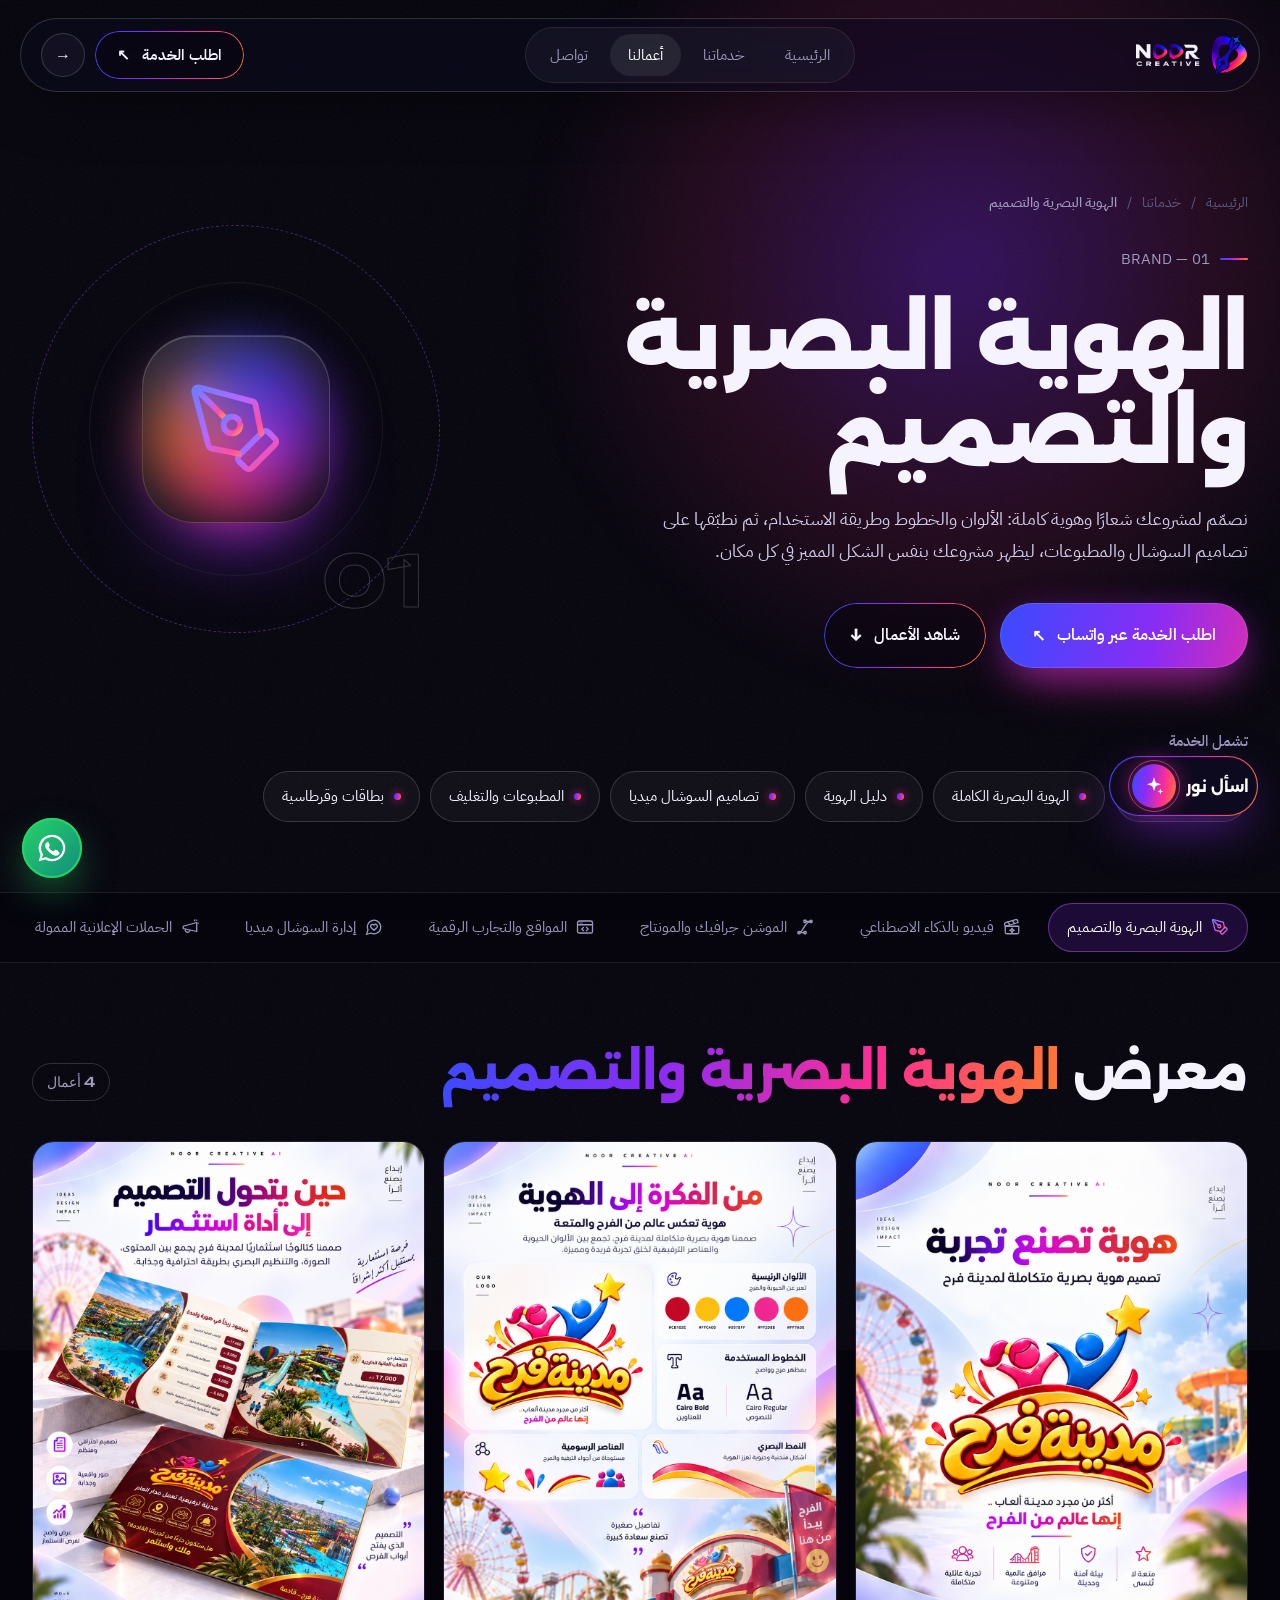
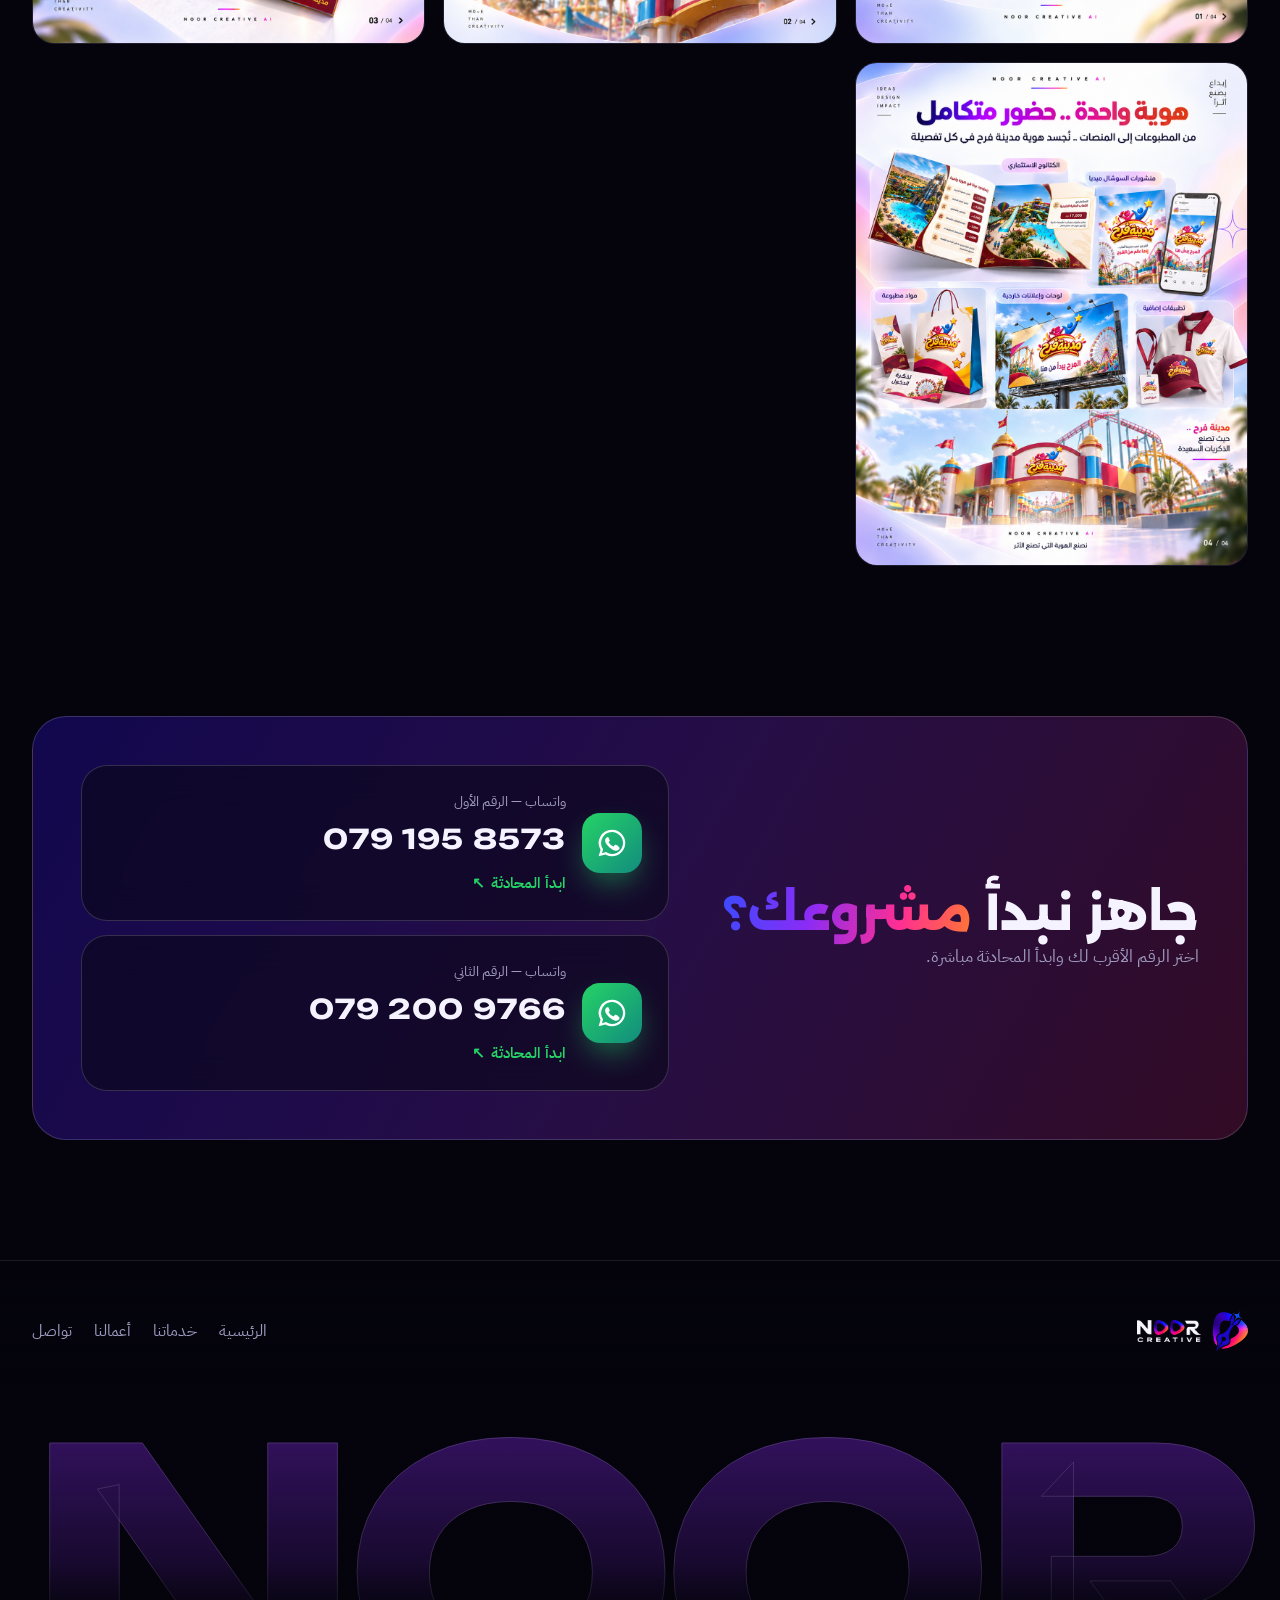
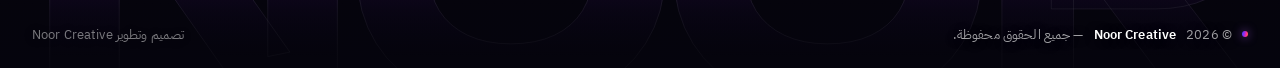
==== commit d1cc68f0: "Remove media files over 25MB Co-Authored-By: Claude Opus 5.5 <noreply@anthropic.com> Claude-Session:" ====
--- a/service.html
+++ b/service.html
@@ -111,7 +111,7 @@
 
 <a class="wa-float show" id="waFloat" href="#" target="_blank" rel="noopener" aria-label="تواصل معنا على واتساب"><svg viewBox="0 0 24 24"><path d="M12 2a10 10 0 0 0-8.6 15.1L2 22l5-1.3A10 10 0 1 0 12 2Zm0 18.2a8.2 8.2 0 0 1-4.2-1.2l-.3-.2-3 .8.8-2.9-.2-.3A8.2 8.2 0 1 1 12 20.2Zm4.5-6.1c-.2-.1-1.5-.7-1.7-.8-.2-.1-.4-.1-.6.1l-.8 1c-.1.2-.3.2-.5.1a6.7 6.7 0 0 1-3.3-2.9c-.3-.4.2-.4.7-1.3.1-.2 0-.3 0-.4l-.8-1.8c-.2-.5-.4-.4-.6-.4h-.5a1 1 0 0 0-.7.3 3 3 0 0 0-.9 2.2 5.2 5.2 0 0 0 1.1 2.8 11.9 11.9 0 0 0 4.6 4c1.7.7 2.4.8 3.2.7.5-.1 1.5-.6 1.8-1.2.2-.6.2-1.1.1-1.2l-.4-.2Z"/></svg></a>
 
-<script src="data.js?v=9"></script>
+<script src="data.js?v=10"></script>
 <script src="service.js?v=9"></script>
 <script src="chat.js?v=8"></script>
 </body>
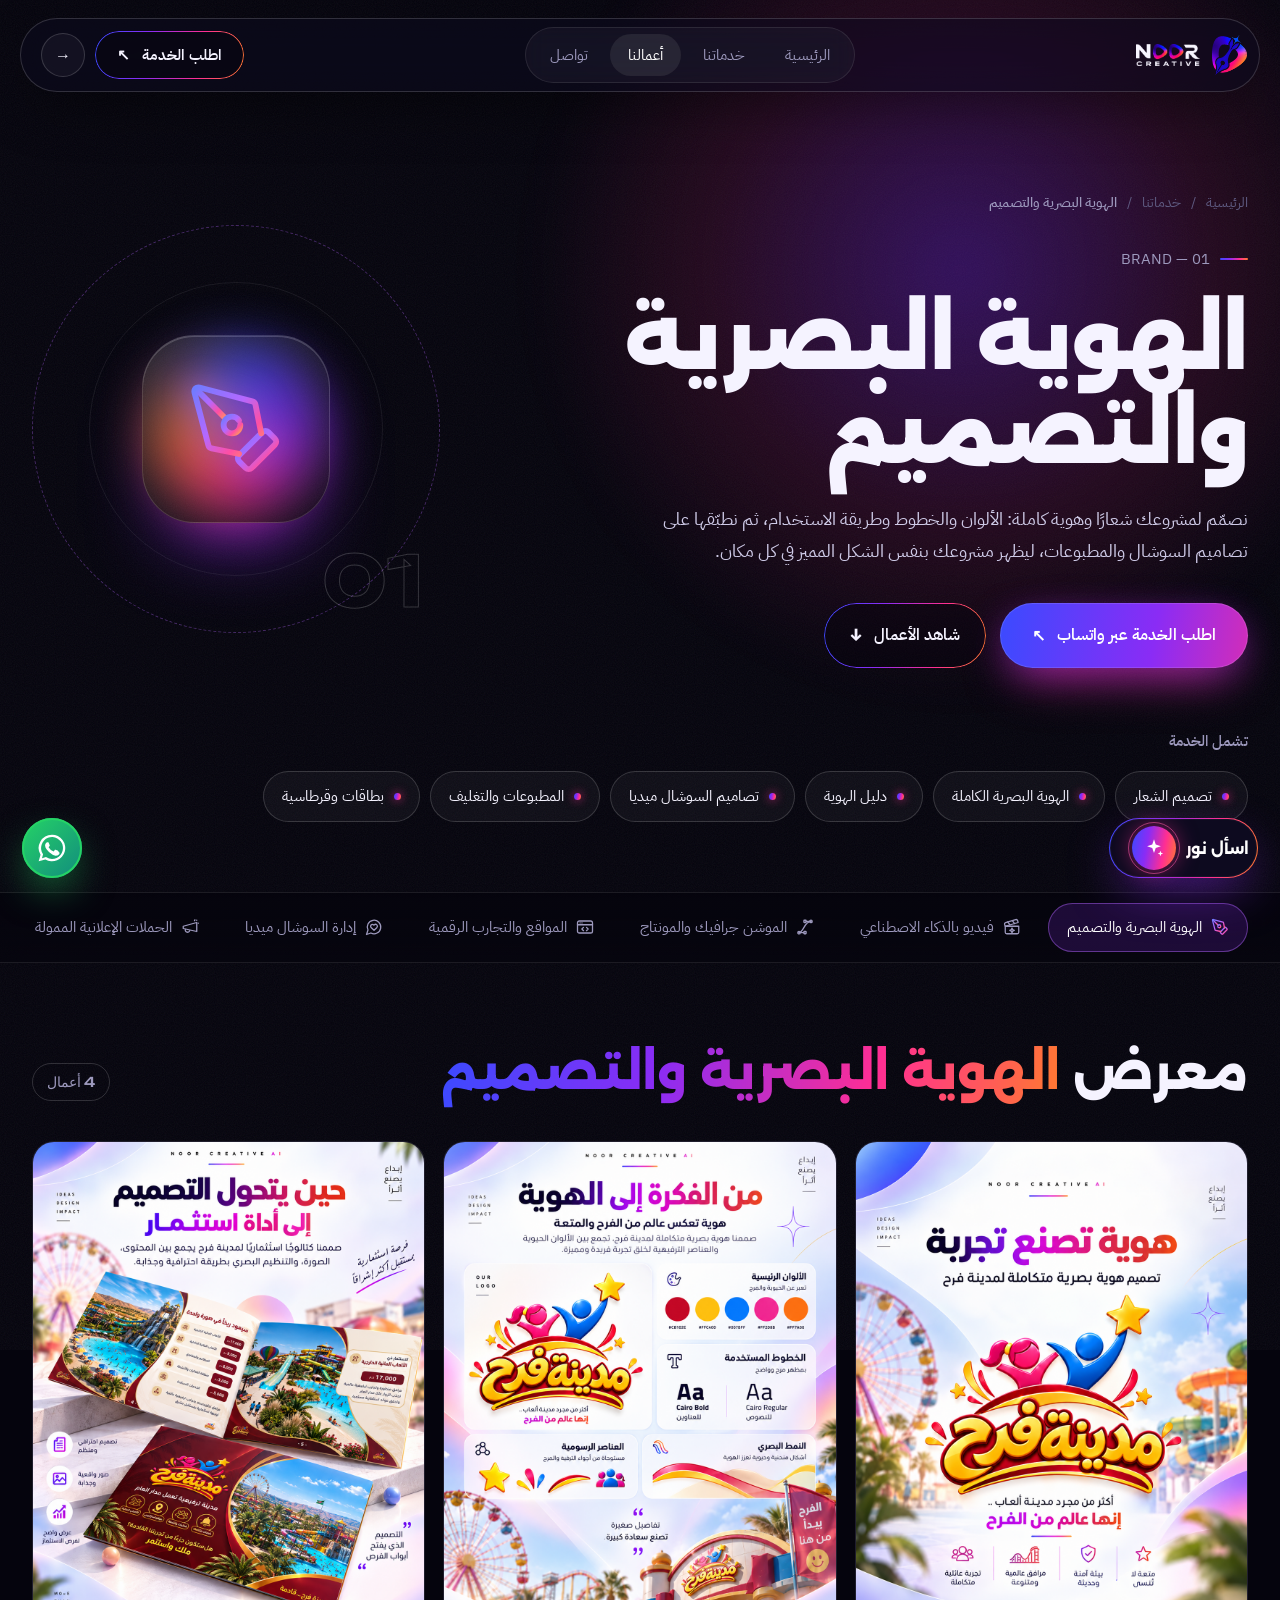
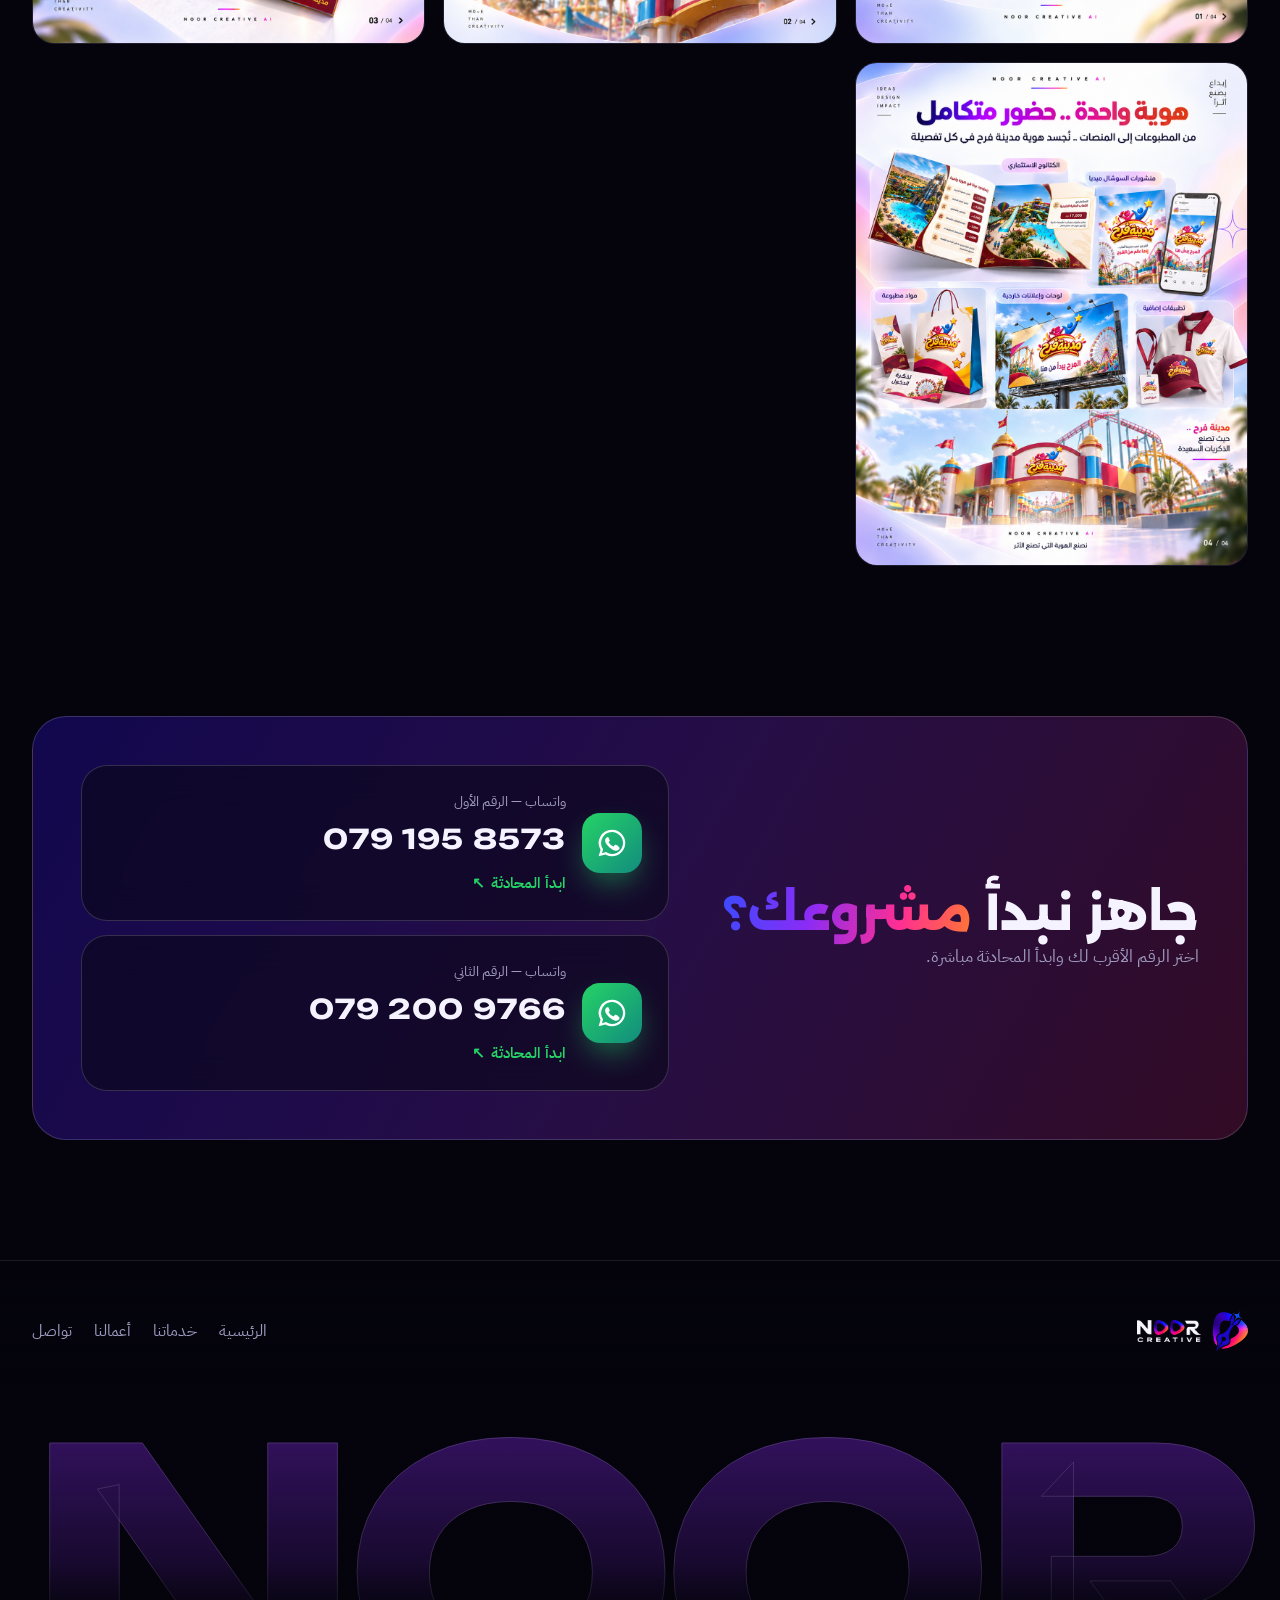
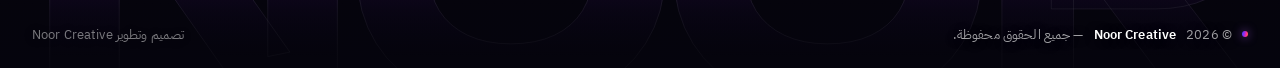
==== commit 42e3a022: "Move chat launcher back to bottom corner Co-Authored-By: Claude Opus 5.5 <noreply@anthropic.com> Cla" ====
--- a/service.html
+++ b/service.html
@@ -7,8 +7,8 @@
 <meta name="theme-color" content="#05040d">
 <link rel="icon" href="img/mark.png" type="image/png">
 <link rel="stylesheet" href="fonts.css">
-<link rel="stylesheet" href="style.css?v=14">
-<link rel="stylesheet" href="chat.css?v=4">
+<link rel="stylesheet" href="style.css?v=15">
+<link rel="stylesheet" href="chat.css?v=5">
 </head>
 <body class="svc-page">
 <div class="noise" aria-hidden="true"></div>
@@ -111,8 +111,8 @@
 
 <a class="wa-float show" id="waFloat" href="#" target="_blank" rel="noopener" aria-label="تواصل معنا على واتساب"><svg viewBox="0 0 24 24"><path d="M12 2a10 10 0 0 0-8.6 15.1L2 22l5-1.3A10 10 0 1 0 12 2Zm0 18.2a8.2 8.2 0 0 1-4.2-1.2l-.3-.2-3 .8.8-2.9-.2-.3A8.2 8.2 0 1 1 12 20.2Zm4.5-6.1c-.2-.1-1.5-.7-1.7-.8-.2-.1-.4-.1-.6.1l-.8 1c-.1.2-.3.2-.5.1a6.7 6.7 0 0 1-3.3-2.9c-.3-.4.2-.4.7-1.3.1-.2 0-.3 0-.4l-.8-1.8c-.2-.5-.4-.4-.6-.4h-.5a1 1 0 0 0-.7.3 3 3 0 0 0-.9 2.2 5.2 5.2 0 0 0 1.1 2.8 11.9 11.9 0 0 0 4.6 4c1.7.7 2.4.8 3.2.7.5-.1 1.5-.6 1.8-1.2.2-.6.2-1.1.1-1.2l-.4-.2Z"/></svg></a>
 
-<script src="data.js?v=10"></script>
-<script src="service.js?v=9"></script>
+<script src="data.js?v=11"></script>
+<script src="service.js?v=11"></script>
 <script src="chat.js?v=8"></script>
 </body>
 </html>
--- a/style.css
+++ b/style.css
@@ -522,3 +522,4 @@
 .wi-src.facebook{background:#1877f2}.wi-src.youtube{background:#ff0033}
 .lb-embed{display:block;border:0;border-radius:18px;background:#000;width:min(1100px,88vw);aspect-ratio:16/9;max-height:78vh}
 .lb-embed.v{width:auto;height:min(78vh,820px);aspect-ratio:9/16;max-width:88vw}
+.wi-ph-t{position:absolute;bottom:16px;inset-inline:0;text-align:center;font:700 .95rem var(--disp);color:rgba(255,255,255,.85);letter-spacing:.02em}
--- a/chat.css
+++ b/chat.css
@@ -116,7 +116,3 @@
 .nc-panel[hidden],.nc-teaser[hidden]{display:none!important}
 
 .nc.nc-hide .nc-launch,.nc.nc-hide .nc-teaser{opacity:0;pointer-events:none;transform:translateY(20px) scale(.85)}
-/* raise above the Netlify badge */
-.nc-launch,.nc-panel{bottom:calc(84px + env(safe-area-inset-bottom,0px))}
-.nc-teaser{bottom:calc(158px + env(safe-area-inset-bottom,0px))}
-@media (max-width:760px){.nc-launch{bottom:calc(76px + env(safe-area-inset-bottom,0px))}.nc-teaser{bottom:calc(142px + env(safe-area-inset-bottom,0px))}.nc-panel{bottom:auto}}
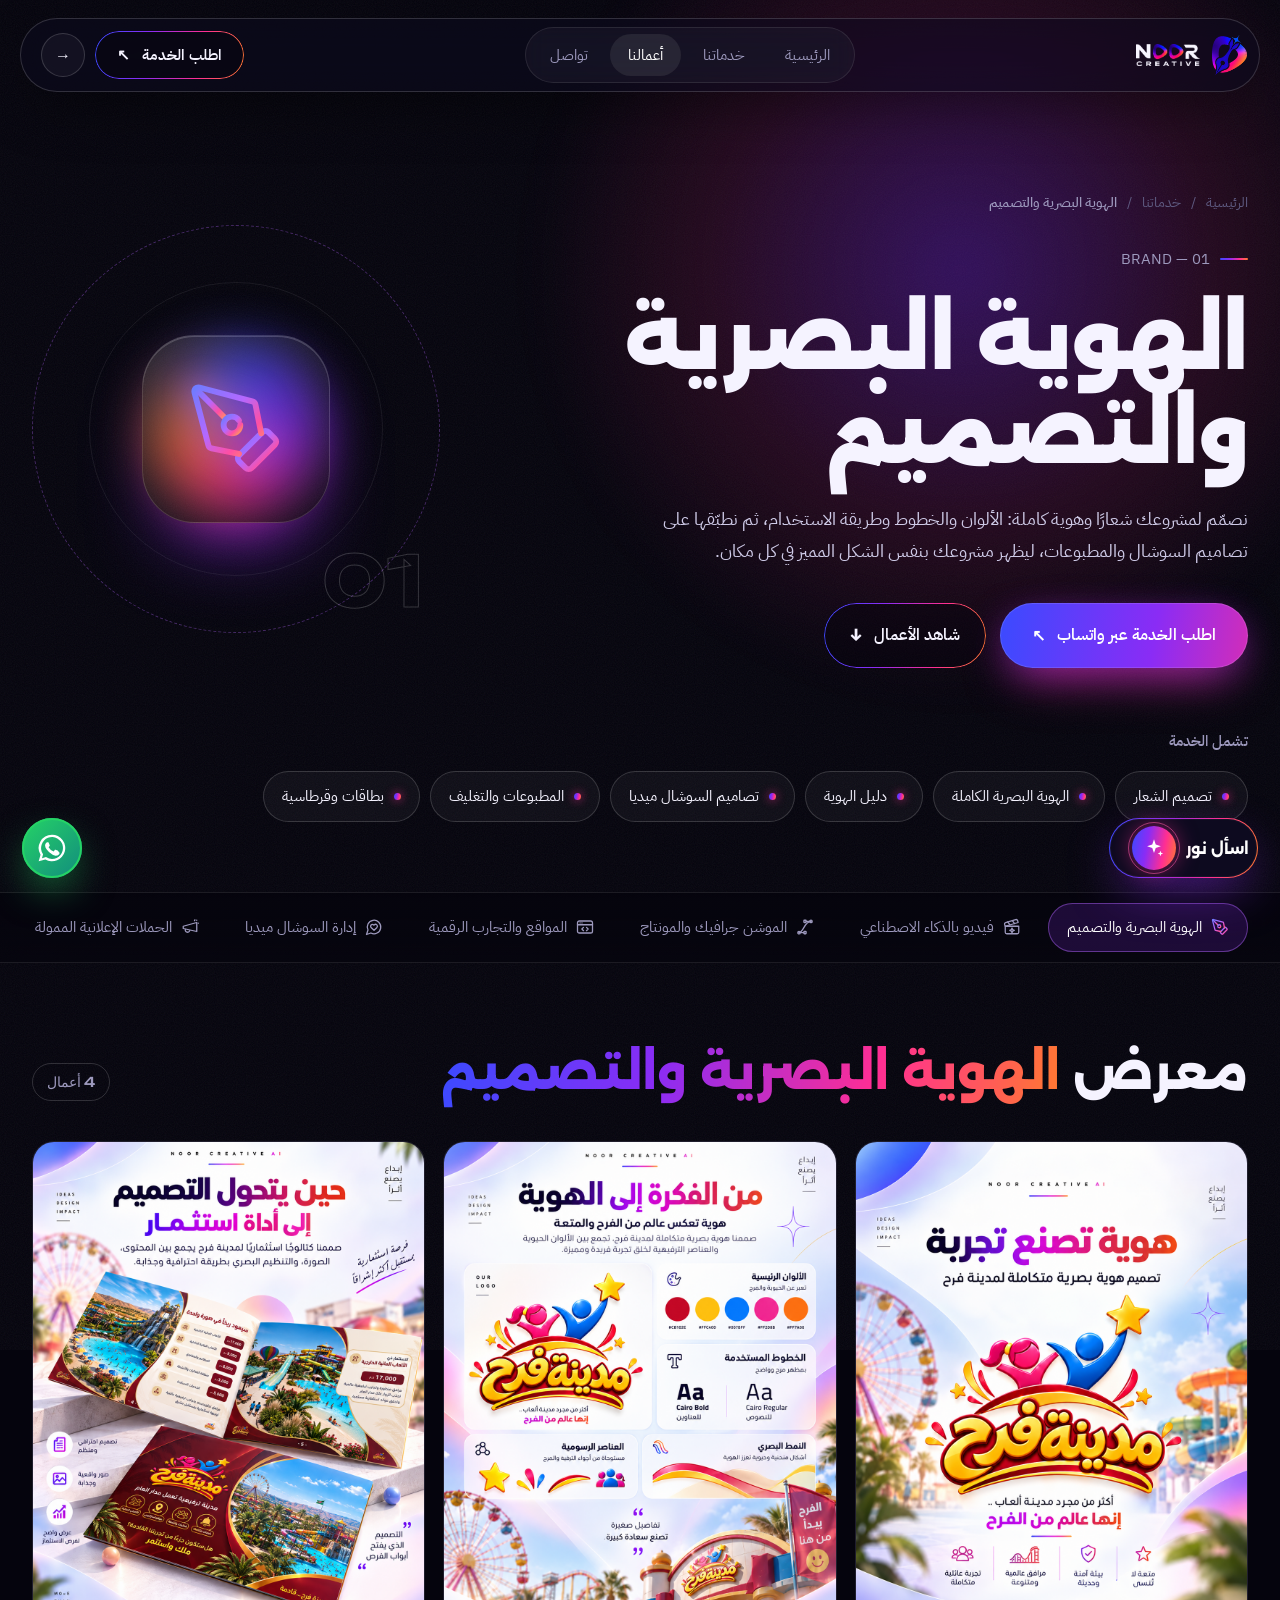
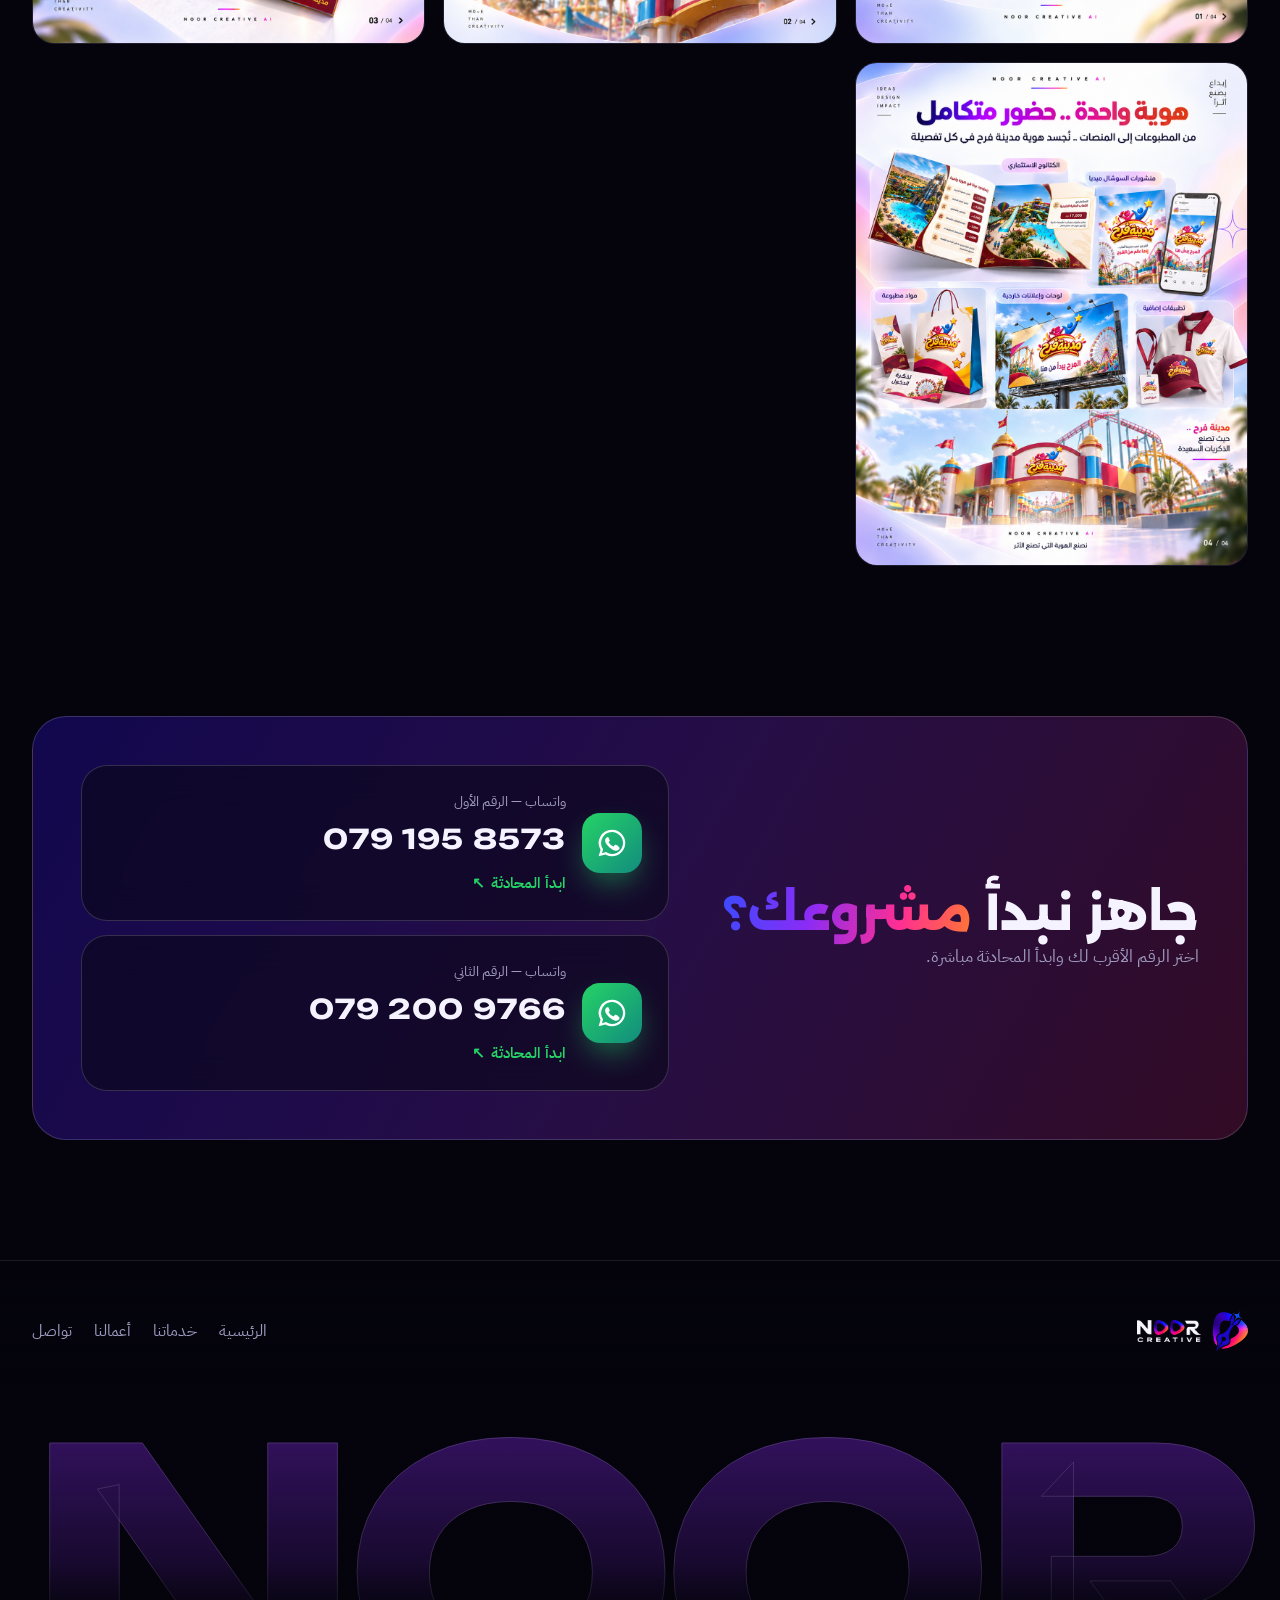
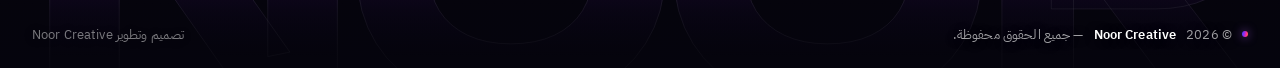
==== commit 140369e4: "Update chat teaser greeting Co-Authored-By: Claude Opus 5.5 <noreply@anthropic.com> Claude-Session: " ====
--- a/service.html
+++ b/service.html
@@ -113,6 +113,6 @@
 
 <script src="data.js?v=11"></script>
 <script src="service.js?v=11"></script>
-<script src="chat.js?v=8"></script>
+<script src="chat.js?v=9"></script>
 </body>
 </html>
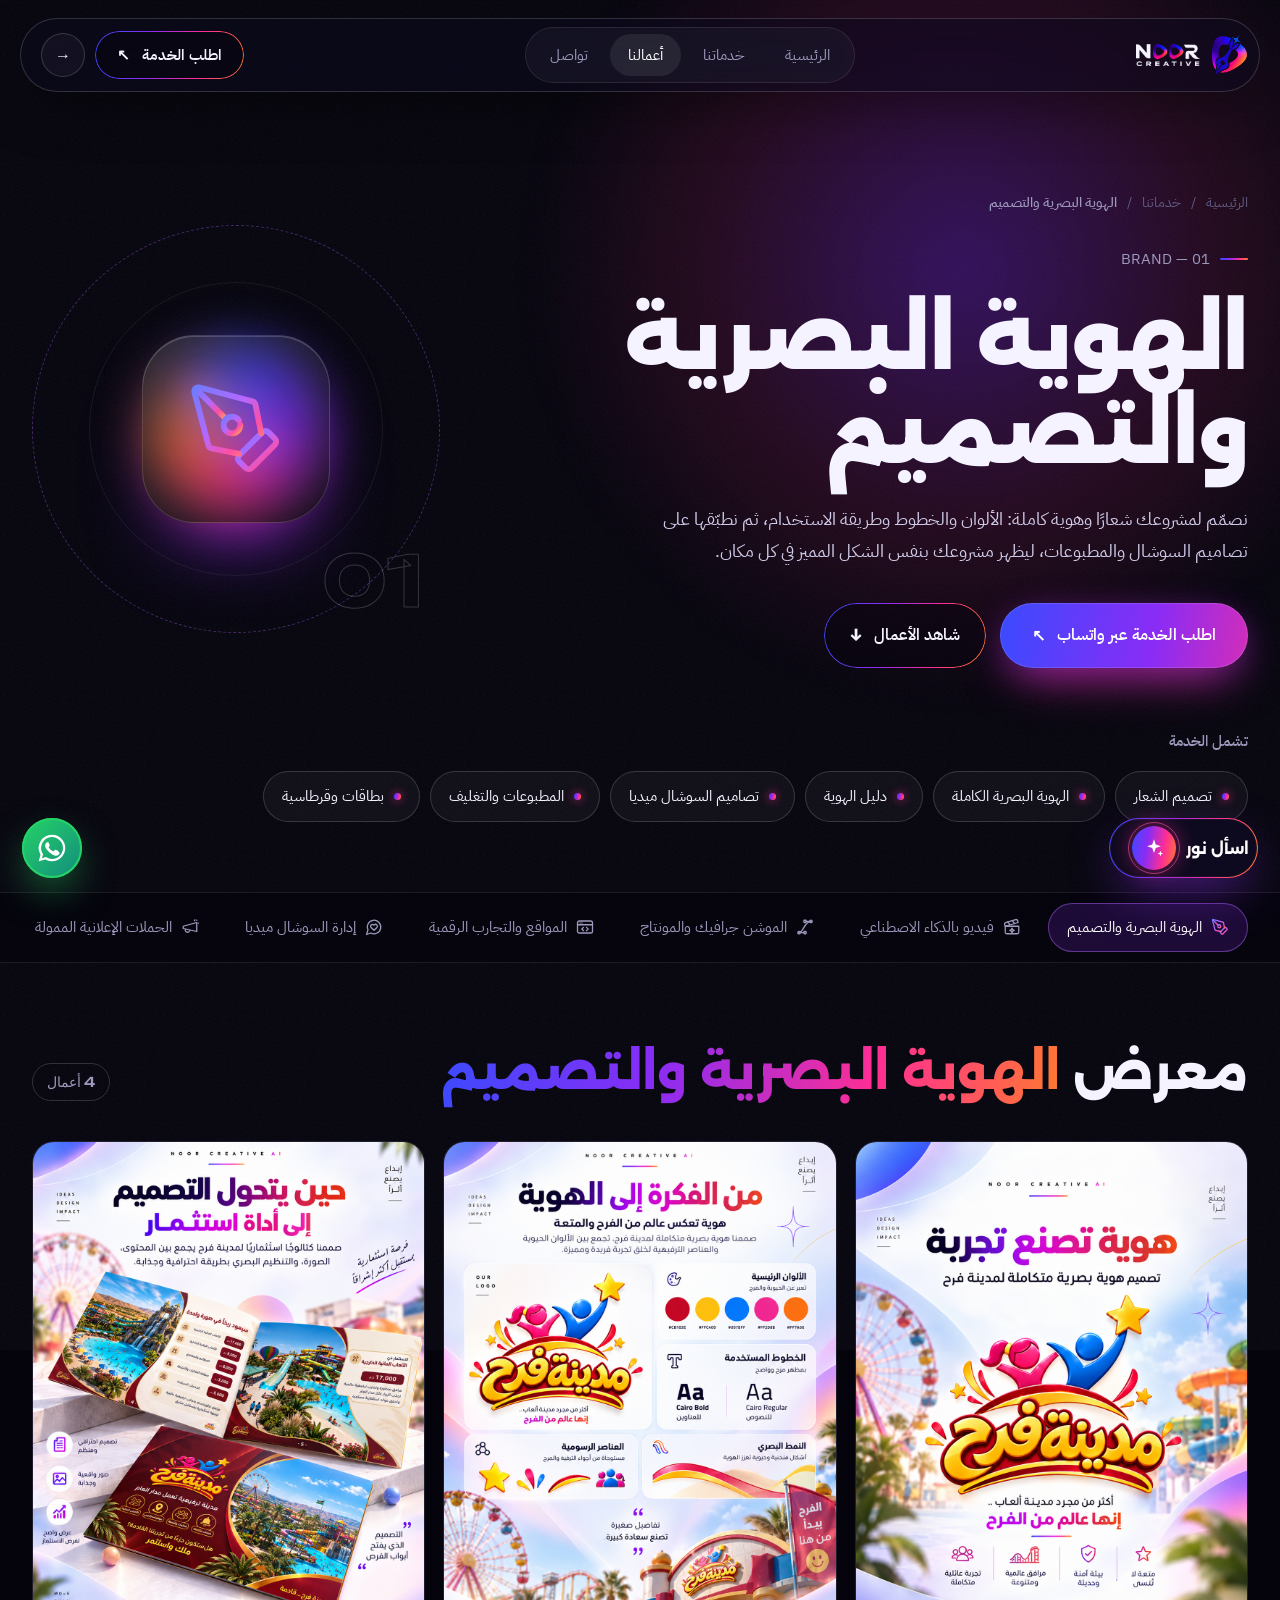
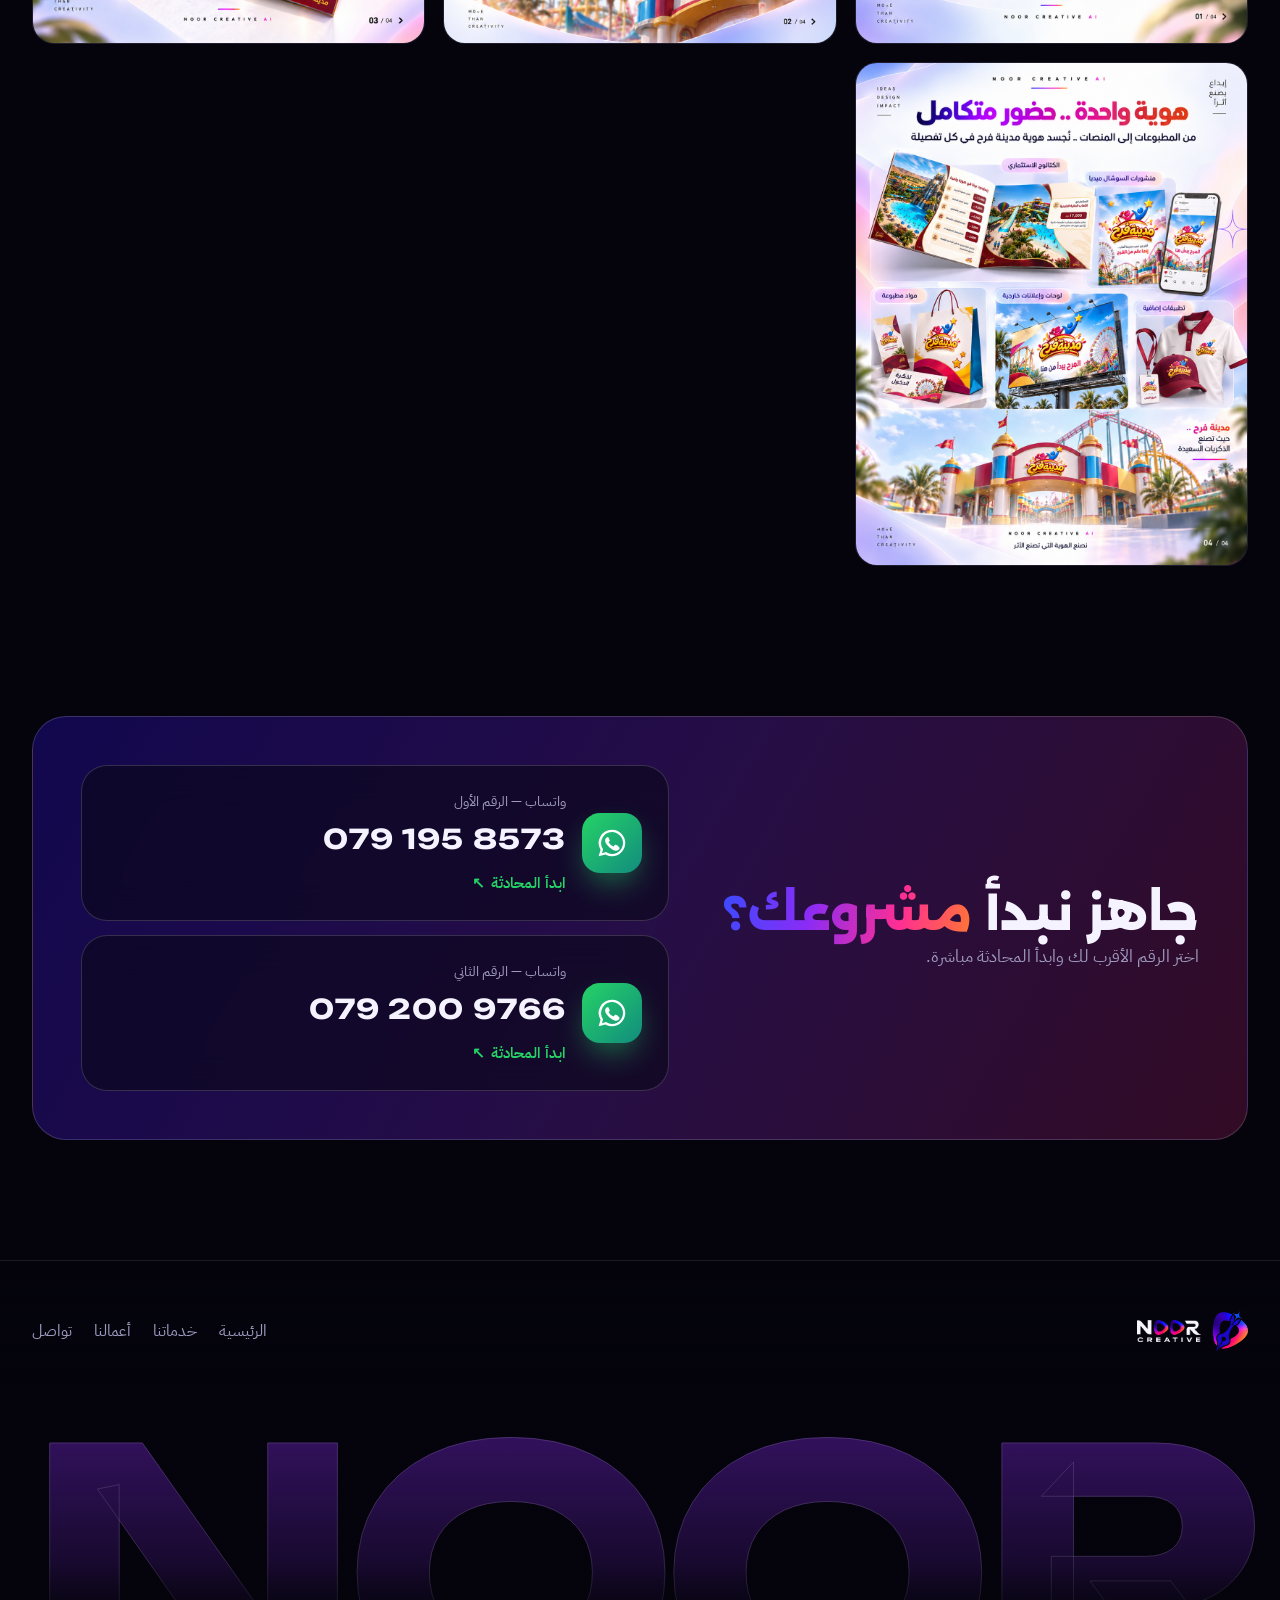
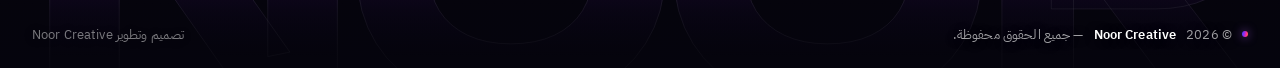
==== commit 0fa0e74b: "Send AI conversation summary when handing off to WhatsApp Co-Authored-By: Claude Opus 5.5 <noreply@a" ====
--- a/service.html
+++ b/service.html
@@ -8,7 +8,7 @@
 <link rel="icon" href="img/mark.png" type="image/png">
 <link rel="stylesheet" href="fonts.css">
 <link rel="stylesheet" href="style.css?v=15">
-<link rel="stylesheet" href="chat.css?v=5">
+<link rel="stylesheet" href="chat.css?v=6">
 </head>
 <body class="svc-page">
 <div class="noise" aria-hidden="true"></div>
@@ -113,6 +113,6 @@
 
 <script src="data.js?v=11"></script>
 <script src="service.js?v=11"></script>
-<script src="chat.js?v=9"></script>
+<script src="chat.js?v=10"></script>
 </body>
 </html>
--- a/chat.css
+++ b/chat.css
@@ -116,3 +116,4 @@
 .nc-panel[hidden],.nc-teaser[hidden]{display:none!important}
 
 .nc.nc-hide .nc-launch,.nc.nc-hide .nc-teaser{opacity:0;pointer-events:none;transform:translateY(20px) scale(.85)}
+.nc-wait{opacity:.75;pointer-events:none}
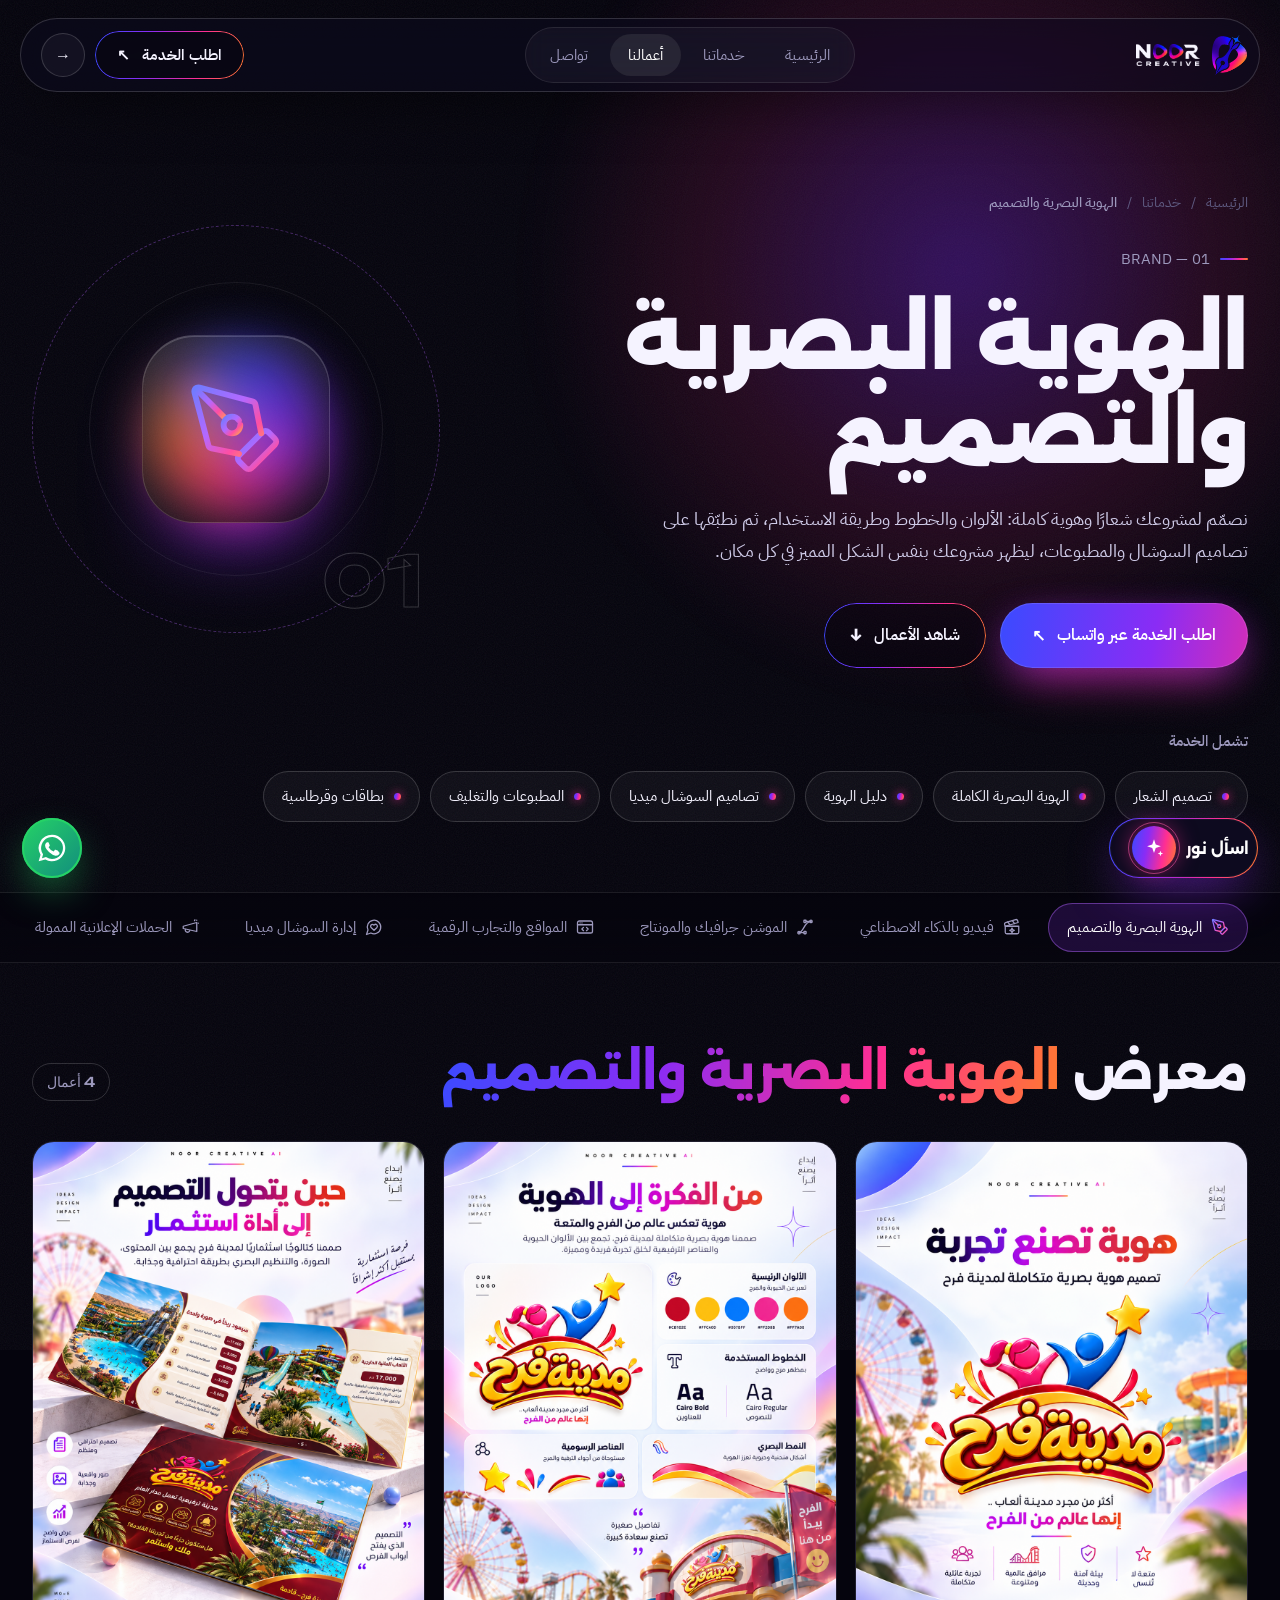
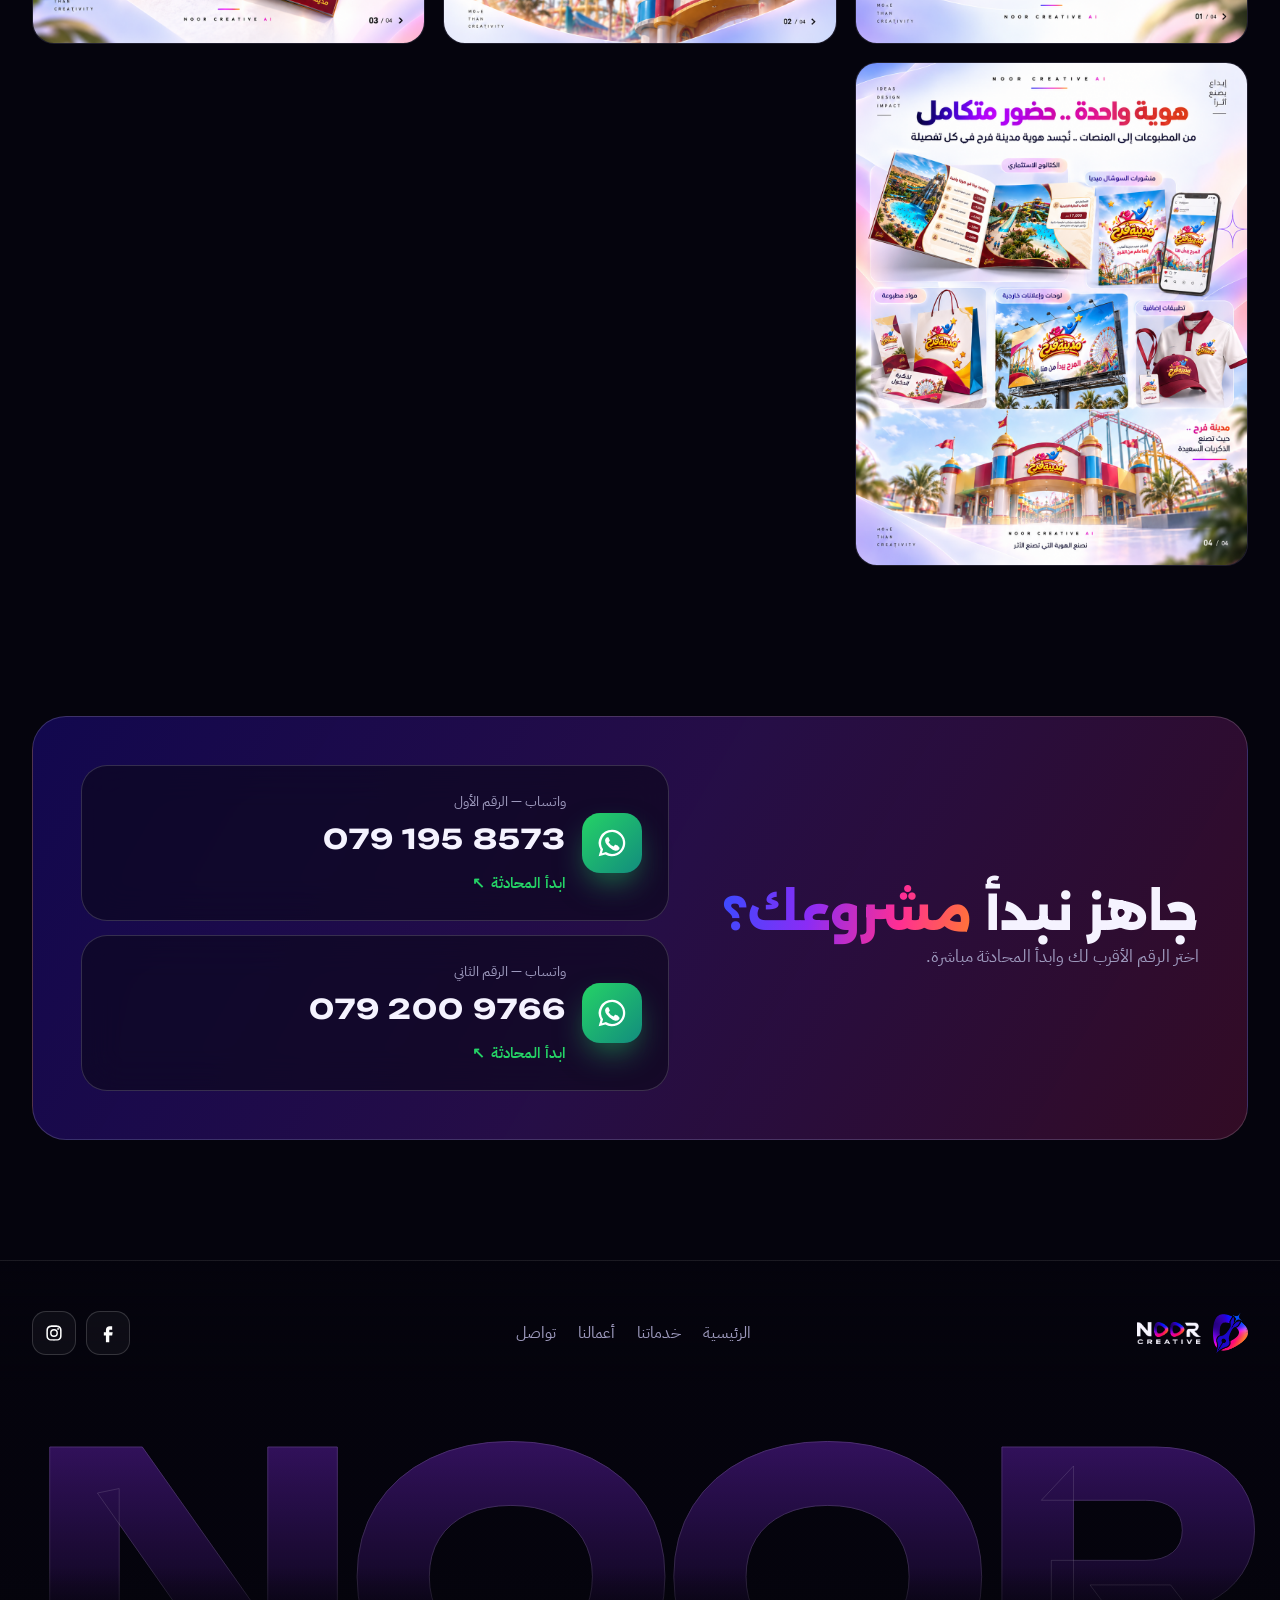
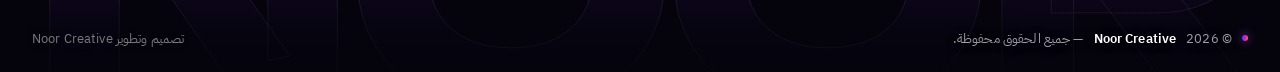
==== commit ac3d104e: "Add Facebook/Instagram links; show Facebook reel previews in gallery Co-Authored-By: Claude Opus 5.5" ====
--- a/service.html
+++ b/service.html
@@ -7,7 +7,7 @@
 <meta name="theme-color" content="#05040d">
 <link rel="icon" href="img/mark.png" type="image/png">
 <link rel="stylesheet" href="fonts.css">
-<link rel="stylesheet" href="style.css?v=15">
+<link rel="stylesheet" href="style.css?v=16">
 <link rel="stylesheet" href="chat.css?v=6">
 </head>
 <body class="svc-page">
@@ -92,6 +92,7 @@
   <div class="wrap foot-top">
     <a class="brand" href="index.html"><img src="img/mark.png" alt=""><img class="brand-word" src="img/word-light.png" alt="NOOR CREATIVE"></a>
     <nav><a href="index.html">الرئيسية</a><a href="index.html#services">خدماتنا</a><a href="index.html#work">أعمالنا</a><a href="index.html#contact">تواصل</a></nav>
+    <div class="foot-social"><a href="https://www.facebook.com/NoorCreativeAI" target="_blank" rel="noopener" aria-label="فيسبوك Noor Creative" class="fs-fb"><svg viewBox="0 0 24 24" aria-hidden="true"><path d="M14 8h3V4h-3c-2.8 0-4.5 1.9-4.5 4.6V11H7v4h2.5v8h4v-8H17l.6-4h-4.1V8.9c0-.6.3-.9.5-.9Z"/></svg></a><a href="https://www.instagram.com/noor_creative_ai/" target="_blank" rel="noopener" aria-label="إنستغرام Noor Creative" class="fs-ig"><svg viewBox="0 0 24 24" aria-hidden="true"><path d="M12 7.3A4.7 4.7 0 1 0 16.7 12 4.7 4.7 0 0 0 12 7.3Zm0 7.7a3 3 0 1 1 3-3 3 3 0 0 1-3 3Zm6-7.9a1.1 1.1 0 1 1-1.1-1.1A1.1 1.1 0 0 1 18 7.1ZM21.1 8.2a5.4 5.4 0 0 0-1.5-3.8 5.4 5.4 0 0 0-3.8-1.5C14.3 2.8 9.7 2.8 8.2 2.9a5.4 5.4 0 0 0-3.8 1.5A5.4 5.4 0 0 0 2.9 8.2c-.1 1.5-.1 6.1 0 7.6a5.4 5.4 0 0 0 1.5 3.8 5.4 5.4 0 0 0 3.8 1.5c1.5.1 6.1.1 7.6 0a5.4 5.4 0 0 0 3.8-1.5 5.4 5.4 0 0 0 1.5-3.8c.1-1.5.1-6.1 0-7.6Zm-2.2 9.3a3.1 3.1 0 0 1-1.7 1.7c-1.2.5-4 .4-5.2.4s-4 .1-5.2-.4a3.1 3.1 0 0 1-1.7-1.7c-.5-1.2-.4-4-.4-5.3s-.1-4 .4-5.2a3.1 3.1 0 0 1 1.7-1.7C8 4.8 10.8 4.9 12 4.9s4-.1 5.2.4a3.1 3.1 0 0 1 1.7 1.7c.5 1.2.4 4 .4 5.2s.1 4.1-.4 5.3Z"/></svg></a></div>
   </div>
   <div class="foot-giant" aria-hidden="true">NOOR</div>
   <div class="foot-legal">
@@ -112,7 +113,7 @@
 <a class="wa-float show" id="waFloat" href="#" target="_blank" rel="noopener" aria-label="تواصل معنا على واتساب"><svg viewBox="0 0 24 24"><path d="M12 2a10 10 0 0 0-8.6 15.1L2 22l5-1.3A10 10 0 1 0 12 2Zm0 18.2a8.2 8.2 0 0 1-4.2-1.2l-.3-.2-3 .8.8-2.9-.2-.3A8.2 8.2 0 1 1 12 20.2Zm4.5-6.1c-.2-.1-1.5-.7-1.7-.8-.2-.1-.4-.1-.6.1l-.8 1c-.1.2-.3.2-.5.1a6.7 6.7 0 0 1-3.3-2.9c-.3-.4.2-.4.7-1.3.1-.2 0-.3 0-.4l-.8-1.8c-.2-.5-.4-.4-.6-.4h-.5a1 1 0 0 0-.7.3 3 3 0 0 0-.9 2.2 5.2 5.2 0 0 0 1.1 2.8 11.9 11.9 0 0 0 4.6 4c1.7.7 2.4.8 3.2.7.5-.1 1.5-.6 1.8-1.2.2-.6.2-1.1.1-1.2l-.4-.2Z"/></svg></a>
 
 <script src="data.js?v=11"></script>
-<script src="service.js?v=11"></script>
-<script src="chat.js?v=10"></script>
+<script src="service.js?v=12"></script>
+<script src="chat.js?v=11"></script>
 </body>
 </html>
--- a/style.css
+++ b/style.css
@@ -523,3 +523,18 @@
 .lb-embed{display:block;border:0;border-radius:18px;background:#000;width:min(1100px,88vw);aspect-ratio:16/9;max-height:78vh}
 .lb-embed.v{width:auto;height:min(78vh,820px);aspect-ratio:9/16;max-width:88vw}
 .wi-ph-t{position:absolute;bottom:16px;inset-inline:0;text-align:center;font:700 .95rem var(--disp);color:rgba(255,255,255,.85);letter-spacing:.02em}
+/* social links */
+.foot-social,.cta-social-in{display:flex;gap:10px}
+.foot-social a,.cta-social-in a{width:44px;height:44px;border-radius:14px;display:grid;place-items:center;border:1px solid var(--line2);background:rgba(255,255,255,.04);color:#fff;transition:transform .4s var(--ease),background .3s,border-color .3s}
+.foot-social svg,.cta-social-in svg{width:20px;height:20px;fill:currentColor}
+.foot-social a:hover,.cta-social-in a:hover{transform:translateY(-3px)}
+.fs-fb:hover{background:#1877f2;border-color:#1877f2}
+.fs-ig:hover{background:linear-gradient(45deg,#f9a825,#e1306c,#833ab4);border-color:transparent}
+.cta-social{display:flex;align-items:center;justify-content:center;gap:14px;margin-top:22px;color:var(--mute);font-size:.92rem}
+/* facebook preview inside gallery cards */
+.wi-fbwrap{position:relative;display:block;width:100%;aspect-ratio:16/9;overflow:hidden;background:#0d0a1f}
+.wi-fbwrap.v{aspect-ratio:9/16}
+.wi-fb{position:absolute;top:0;left:0;border:0;transform-origin:0 0;pointer-events:none}
+.wi-shield{position:absolute;inset:0;z-index:1}
+.work-item .wi-play,.work-item .wi-src{z-index:2}
+.work-item .wi-info{z-index:2}
